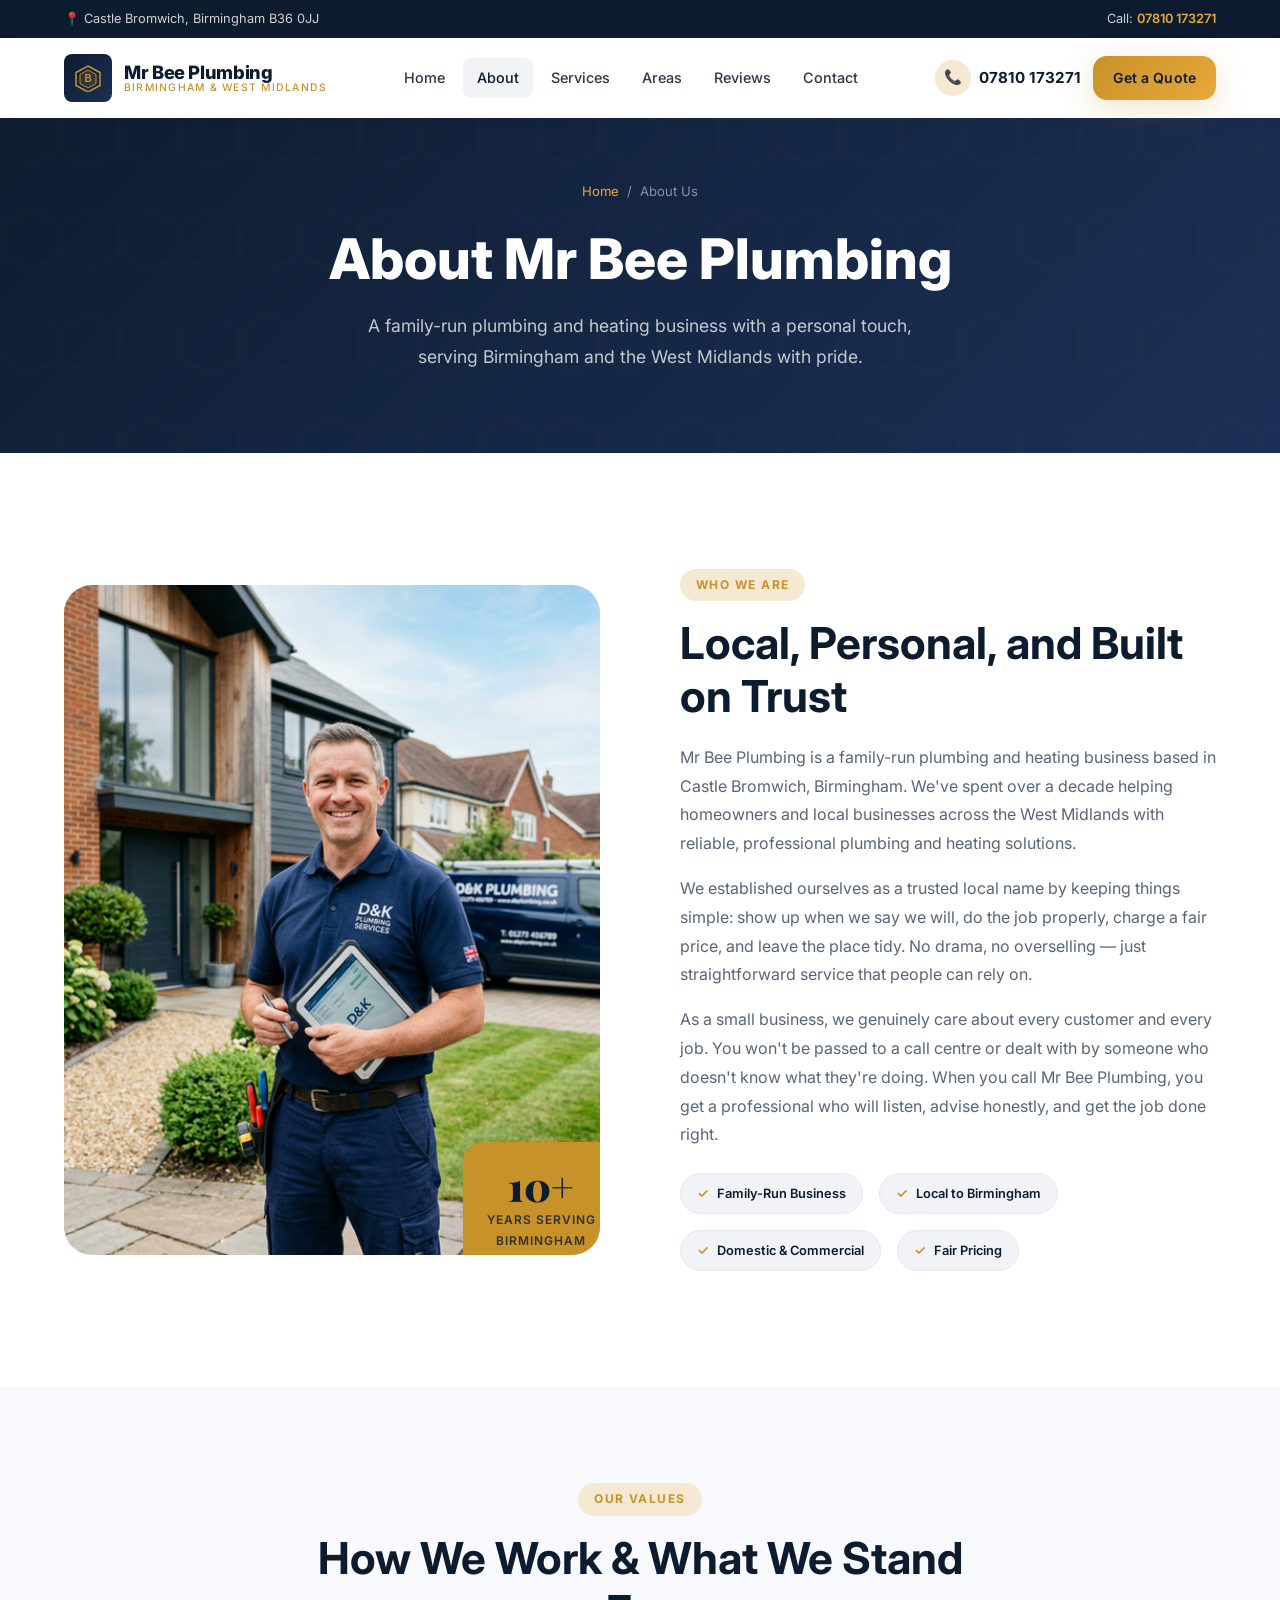
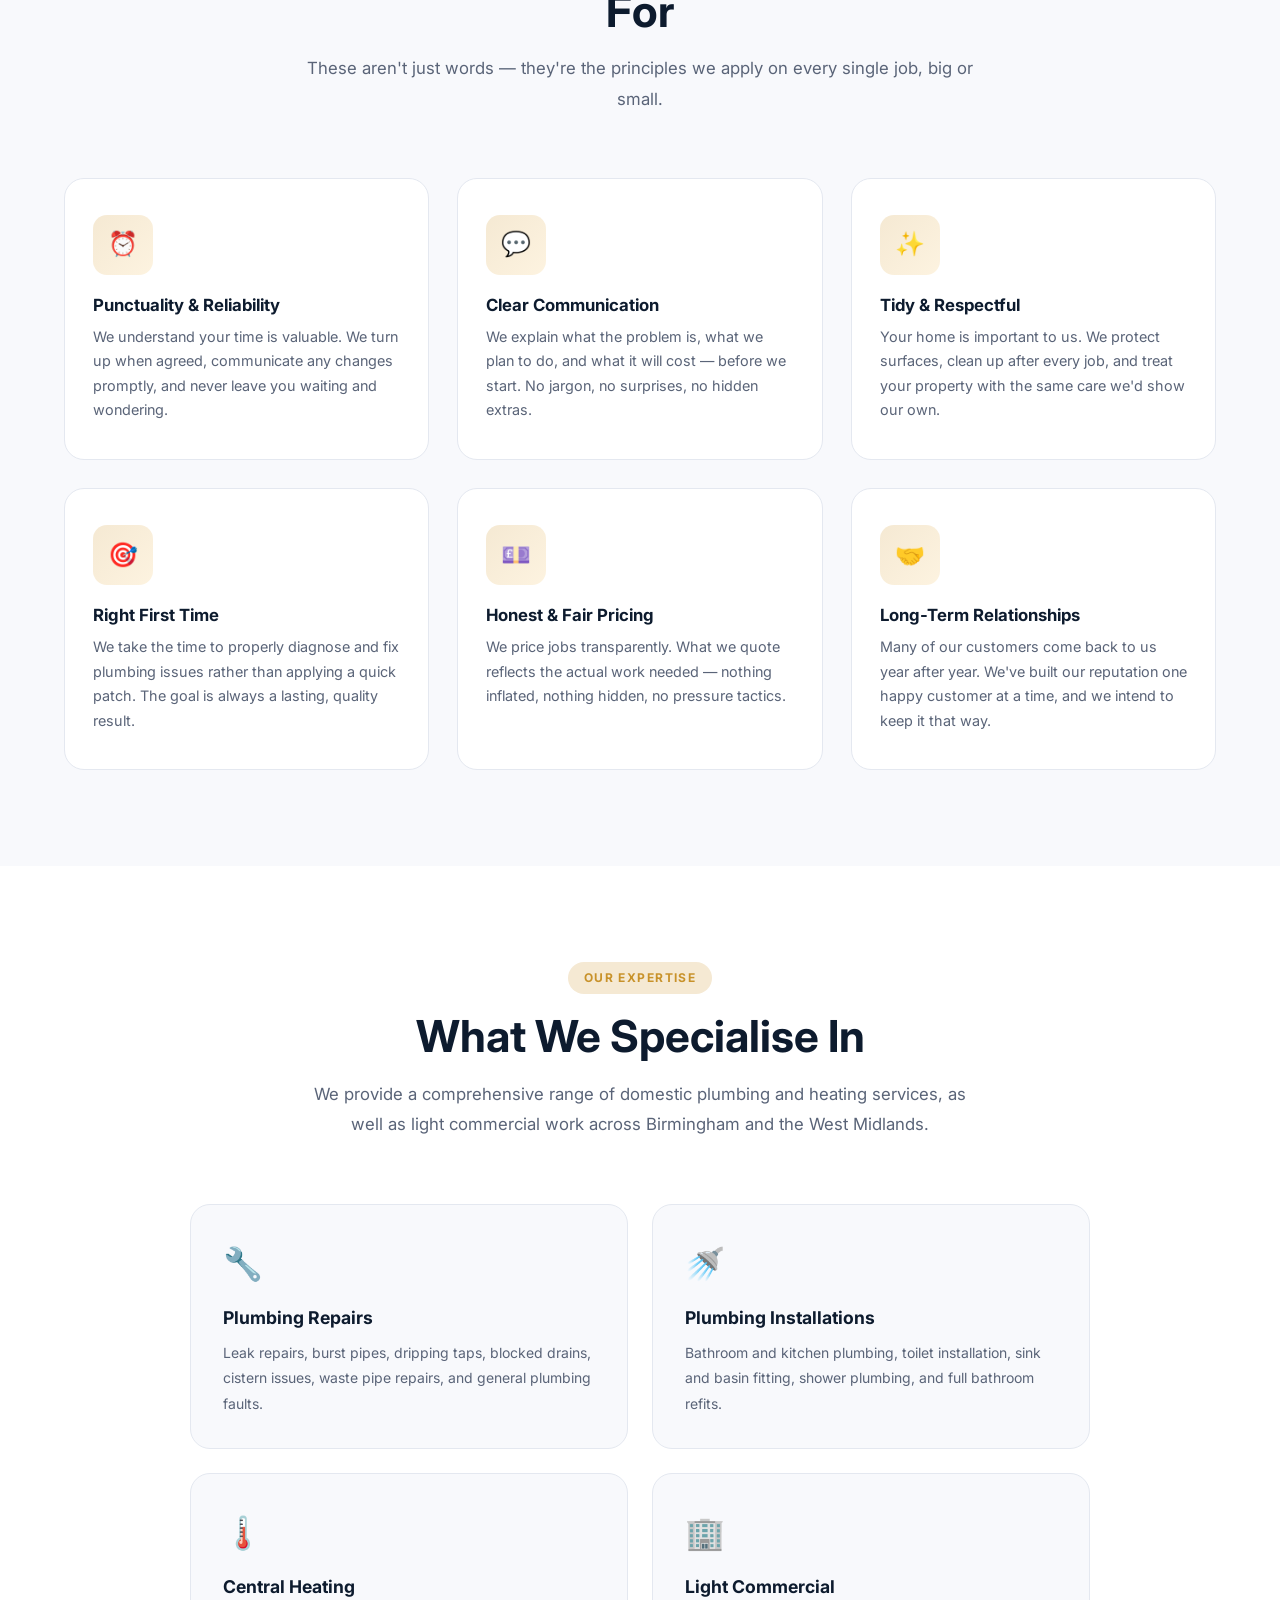
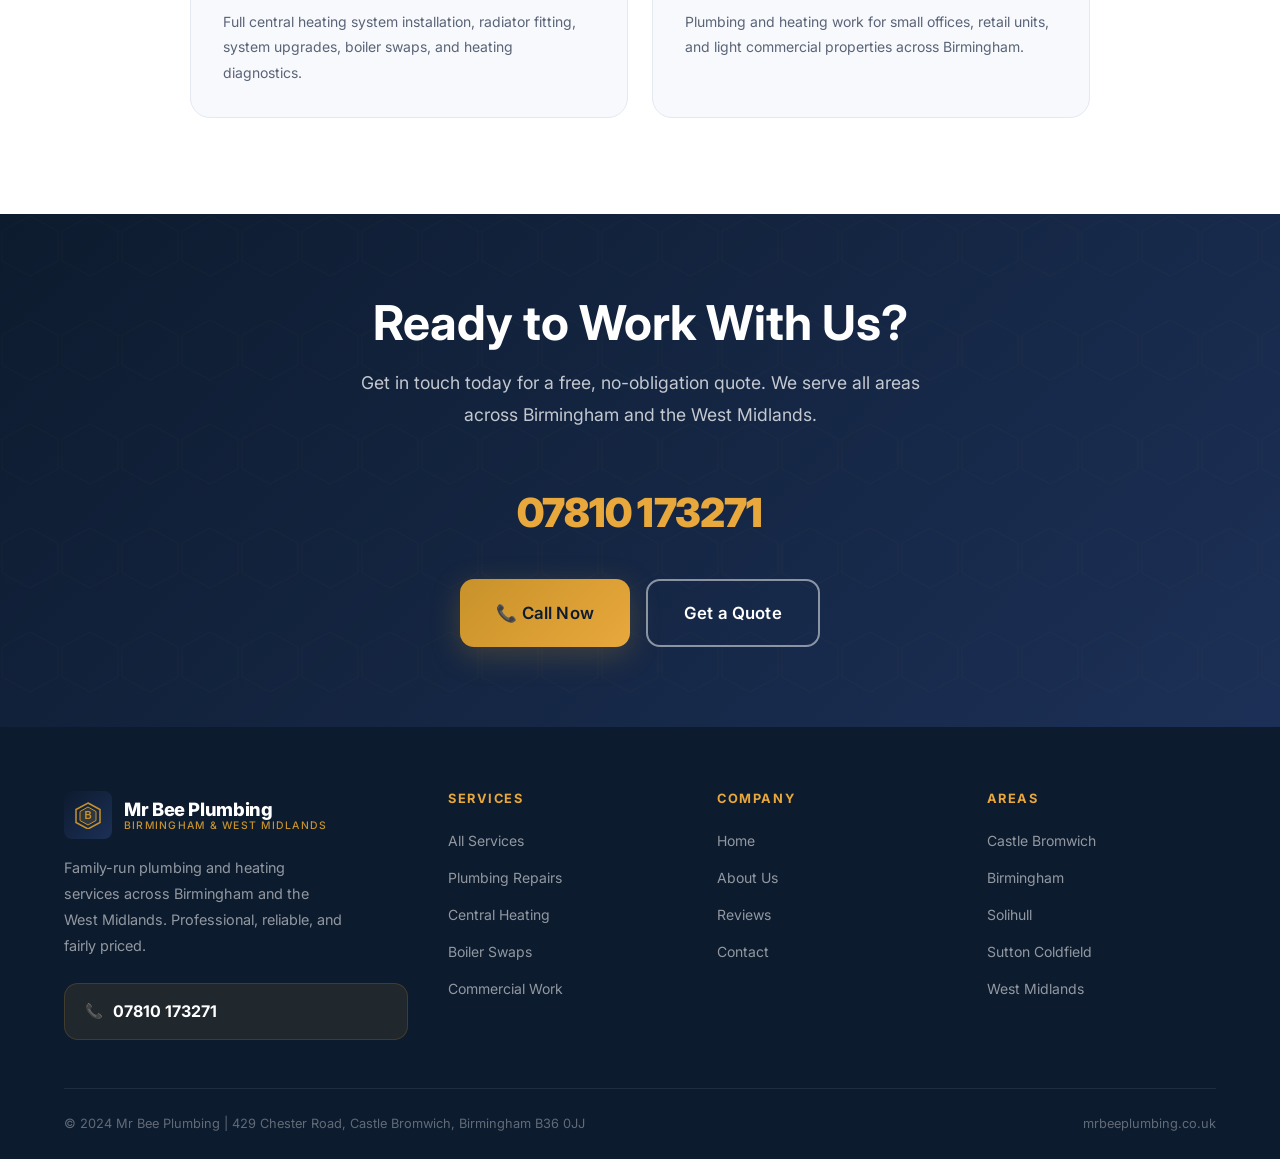
==== about.html @ badb54bd "Fix mobile hero image and menu" ====
<!DOCTYPE html>
<html lang="en">
<head>
  <meta charset="UTF-8">
  <meta name="viewport" content="width=device-width, initial-scale=1.0">
  <title>About Mr Bee Plumbing | Family-Run Plumber in Birmingham</title>
  <meta name="description" content="Learn about Mr Bee Plumbing — a trusted, family-run plumbing and heating business based in Castle Bromwich, Birmingham, serving the West Midlands with reliable, professional service.">
  <meta name="keywords" content="about Mr Bee Plumbing, family plumber Birmingham, local plumber Castle Bromwich, West Midlands plumber">
  <link rel="preconnect" href="https://fonts.googleapis.com">
  <link rel="preconnect" href="https://fonts.gstatic.com" crossorigin>
  <link href="https://fonts.googleapis.com/css2?family=Inter:wght@300;400;500;600;700;800;900&family=Playfair+Display:wght@700;800&display=swap" rel="stylesheet">
  <link rel="stylesheet" href="assets/css/styles.css">
  <script type="application/ld+json">
  {"@context":"https://schema.org","@type":"Plumber","name":"Mr Bee Plumbing","telephone":"07810173271","address":{"@type":"PostalAddress","streetAddress":"429 Chester Road","addressLocality":"Castle Bromwich","addressRegion":"Birmingham","postalCode":"B36 0JJ","addressCountry":"GB"},"url":"https://mrbeeplumbing.co.uk"}
  </script>
</head>
<body>

<header class="site-header" id="site-header">
  <div class="header-top">
    <div class="container">
      <span>📍 Castle Bromwich, Birmingham B36 0JJ</span>
      <span>Call: <a href="tel:07810173271">07810 173271</a></span>
    </div>
  </div>
  <div class="header-main">
    <div class="header-inner">
      <a href="index.html" class="site-logo">
        <div class="logo-icon">
          <svg width="28" height="28" viewBox="0 0 28 28" fill="none"><polygon points="14,2 26,8.5 26,21.5 14,28 2,21.5 2,8.5" fill="none" stroke="#c8922a" stroke-width="1.5"/><polygon points="14,6 22,10.5 22,19.5 14,24 6,19.5 6,10.5" fill="rgba(200,146,42,0.15)" stroke="#c8922a" stroke-width="1"/><text x="14" y="18" text-anchor="middle" fill="#c8922a" font-size="10" font-weight="bold" font-family="Arial">B</text></svg>
        </div>
        <div class="logo-text">
          <span class="logo-name">Mr Bee Plumbing</span>
          <span class="logo-tagline">Birmingham & West Midlands</span>
        </div>
      </a>
      <nav class="site-nav">
        <a href="index.html">Home</a>
        <a href="about.html" class="active">About</a>
        <a href="services.html">Services</a>
        <a href="service-areas.html">Areas</a>
        <a href="reviews.html">Reviews</a>
        <a href="contact.html">Contact</a>
      </nav>
      <div class="nav-cta-group">
        <a href="tel:07810173271" class="nav-phone">
          <div class="nav-phone-icon">📞</div>
          <span>07810 173271</span>
        </a>
        <a href="contact.html" class="btn btn-primary btn-sm">Get a Quote</a>
      </div>
      <button class="hamburger" id="hamburger" aria-label="Open menu"><span></span><span></span><span></span></button>
    </div>
  </div>
</header>

<div class="mobile-menu" id="mobile-menu">
  <button class="mobile-menu-close" id="mobile-menu-close">✕</button>
  <a href="index.html">Home</a>
  <a href="about.html">About</a>
  <a href="services.html">Services</a>
  <a href="service-areas.html">Areas</a>
  <a href="reviews.html">Reviews</a>
  <a href="contact.html">Contact</a>
  <a href="tel:07810173271" class="mobile-menu-phone">📞 07810 173271</a>
</div>

<!-- PAGE HERO -->
<section class="page-hero">
  <div class="container">
    <div class="page-hero-content">
      <div class="breadcrumb">
        <a href="index.html">Home</a>
        <span>/</span>
        <span>About Us</span>
      </div>
      <h1>About Mr Bee Plumbing</h1>
      <p>A family-run plumbing and heating business with a personal touch, serving Birmingham and the West Midlands with pride.</p>
    </div>
  </div>
</section>

<!-- WHO WE ARE -->
<section class="section bg-white">
  <div class="container">
    <div class="about-content">
      <div class="about-image-wrapper slide-in-left">
        <img src="assets/images/about.png" alt="Mr Bee Plumbing engineer serving Birmingham" loading="lazy" width="600" height="750">
        <div class="about-image-badge-wrap">
          <div class="number">10+</div>
          <div class="label">Years Serving<br>Birmingham</div>
        </div>
      </div>
      <div class="about-text slide-in-right">
        <div class="section-label">Who We Are</div>
        <h2>Local, Personal, and Built on Trust</h2>
        <p>Mr Bee Plumbing is a family-run plumbing and heating business based in Castle Bromwich, Birmingham. We've spent over a decade helping homeowners and local businesses across the West Midlands with reliable, professional plumbing and heating solutions.</p>
        <p>We established ourselves as a trusted local name by keeping things simple: show up when we say we will, do the job properly, charge a fair price, and leave the place tidy. No drama, no overselling — just straightforward service that people can rely on.</p>
        <p>As a small business, we genuinely care about every customer and every job. You won't be passed to a call centre or dealt with by someone who doesn't know what they're doing. When you call Mr Bee Plumbing, you get a professional who will listen, advise honestly, and get the job done right.</p>
        <div class="trust-badges">
          <span class="trust-badge"><span class="trust-badge-icon">✓</span> Family-Run Business</span>
          <span class="trust-badge"><span class="trust-badge-icon">✓</span> Local to Birmingham</span>
          <span class="trust-badge"><span class="trust-badge-icon">✓</span> Domestic & Commercial</span>
          <span class="trust-badge"><span class="trust-badge-icon">✓</span> Fair Pricing</span>
        </div>
      </div>
    </div>
  </div>
</section>

<!-- VALUES -->
<section class="section bg-off-white">
  <div class="container">
    <div class="section-header fade-in">
      <div class="section-label">Our Values</div>
      <h2>How We Work &amp; What We Stand For</h2>
      <p>These aren't just words — they're the principles we apply on every single job, big or small.</p>
    </div>
    <div class="why-us-grid">
      <div class="why-card fade-in fade-in-delay-1">
        <div class="why-icon">⏰</div>
        <h3>Punctuality &amp; Reliability</h3>
        <p>We understand your time is valuable. We turn up when agreed, communicate any changes promptly, and never leave you waiting and wondering.</p>
      </div>
      <div class="why-card fade-in fade-in-delay-2">
        <div class="why-icon">💬</div>
        <h3>Clear Communication</h3>
        <p>We explain what the problem is, what we plan to do, and what it will cost — before we start. No jargon, no surprises, no hidden extras.</p>
      </div>
      <div class="why-card fade-in fade-in-delay-3">
        <div class="why-icon">✨</div>
        <h3>Tidy &amp; Respectful</h3>
        <p>Your home is important to us. We protect surfaces, clean up after every job, and treat your property with the same care we'd show our own.</p>
      </div>
      <div class="why-card fade-in fade-in-delay-1">
        <div class="why-icon">🎯</div>
        <h3>Right First Time</h3>
        <p>We take the time to properly diagnose and fix plumbing issues rather than applying a quick patch. The goal is always a lasting, quality result.</p>
      </div>
      <div class="why-card fade-in fade-in-delay-2">
        <div class="why-icon">💷</div>
        <h3>Honest &amp; Fair Pricing</h3>
        <p>We price jobs transparently. What we quote reflects the actual work needed — nothing inflated, nothing hidden, no pressure tactics.</p>
      </div>
      <div class="why-card fade-in fade-in-delay-3">
        <div class="why-icon">🤝</div>
        <h3>Long-Term Relationships</h3>
        <p>Many of our customers come back to us year after year. We've built our reputation one happy customer at a time, and we intend to keep it that way.</p>
      </div>
    </div>
  </div>
</section>

<!-- WHAT WE DO -->
<section class="section bg-white">
  <div class="container">
    <div class="section-header fade-in">
      <div class="section-label">Our Expertise</div>
      <h2>What We Specialise In</h2>
      <p>We provide a comprehensive range of domestic plumbing and heating services, as well as light commercial work across Birmingham and the West Midlands.</p>
    </div>

    <div style="display:grid;grid-template-columns:repeat(2,1fr);gap:24px;max-width:900px;margin:0 auto;">
      <div style="background:var(--off-white);border-radius:var(--radius-lg);padding:32px;border:1px solid var(--gray-200);" class="fade-in fade-in-delay-1">
        <div style="font-size:2rem;margin-bottom:16px;">🔧</div>
        <h3 style="font-size:1.1rem;margin-bottom:12px;">Plumbing Repairs</h3>
        <p style="font-size:0.875rem;">Leak repairs, burst pipes, dripping taps, blocked drains, cistern issues, waste pipe repairs, and general plumbing faults.</p>
      </div>
      <div style="background:var(--off-white);border-radius:var(--radius-lg);padding:32px;border:1px solid var(--gray-200);" class="fade-in fade-in-delay-2">
        <div style="font-size:2rem;margin-bottom:16px;">🚿</div>
        <h3 style="font-size:1.1rem;margin-bottom:12px;">Plumbing Installations</h3>
        <p style="font-size:0.875rem;">Bathroom and kitchen plumbing, toilet installation, sink and basin fitting, shower plumbing, and full bathroom refits.</p>
      </div>
      <div style="background:var(--off-white);border-radius:var(--radius-lg);padding:32px;border:1px solid var(--gray-200);" class="fade-in fade-in-delay-1">
        <div style="font-size:2rem;margin-bottom:16px;">🌡️</div>
        <h3 style="font-size:1.1rem;margin-bottom:12px;">Central Heating</h3>
        <p style="font-size:0.875rem;">Full central heating system installation, radiator fitting, system upgrades, boiler swaps, and heating diagnostics.</p>
      </div>
      <div style="background:var(--off-white);border-radius:var(--radius-lg);padding:32px;border:1px solid var(--gray-200);" class="fade-in fade-in-delay-2">
        <div style="font-size:2rem;margin-bottom:16px;">🏢</div>
        <h3 style="font-size:1.1rem;margin-bottom:12px;">Light Commercial</h3>
        <p style="font-size:0.875rem;">Plumbing and heating work for small offices, retail units, and light commercial properties across Birmingham.</p>
      </div>
    </div>
  </div>
</section>

<!-- CTA -->
<section class="cta-band">
  <div class="container">
    <div class="cta-band-content fade-in">
      <h2>Ready to Work With Us?</h2>
      <p>Get in touch today for a free, no-obligation quote. We serve all areas across Birmingham and the West Midlands.</p>
      <div class="cta-band-phone"><a href="tel:07810173271">07810 173271</a></div>
      <div class="cta-band-actions">
        <a href="tel:07810173271" class="btn btn-primary btn-lg">📞 Call Now</a>
        <a href="contact.html" class="btn btn-outline btn-lg">Get a Quote</a>
      </div>
    </div>
  </div>
</section>

<!-- FOOTER -->
<footer class="site-footer">
  <div class="container">
    <div class="footer-grid">
      <div class="footer-brand">
        <a href="index.html" class="site-logo">
          <div class="logo-icon"><svg width="28" height="28" viewBox="0 0 28 28" fill="none"><polygon points="14,2 26,8.5 26,21.5 14,28 2,21.5 2,8.5" fill="none" stroke="#c8922a" stroke-width="1.5"/><polygon points="14,6 22,10.5 22,19.5 14,24 6,19.5 6,10.5" fill="rgba(200,146,42,0.15)" stroke="#c8922a" stroke-width="1"/><text x="14" y="18" text-anchor="middle" fill="#c8922a" font-size="10" font-weight="bold" font-family="Arial">B</text></svg></div>
          <div class="logo-text"><span class="logo-name">Mr Bee Plumbing</span><span class="logo-tagline">Birmingham & West Midlands</span></div>
        </a>
        <p class="footer-tagline">Family-run plumbing and heating services across Birmingham and the West Midlands. Professional, reliable, and fairly priced.</p>
        <a href="tel:07810173271" class="footer-phone"><span class="footer-phone-icon">📞</span><span class="footer-phone-num">07810 173271</span></a>
      </div>
      <div class="footer-col">
        <h4>Services</h4>
        <ul class="footer-links">
          <li><a href="services.html">All Services</a></li>
          <li><a href="services.html#repairs">Plumbing Repairs</a></li>
          <li><a href="services.html#heating">Central Heating</a></li>
          <li><a href="services.html#boilers">Boiler Swaps</a></li>
          <li><a href="services.html#commercial">Commercial Work</a></li>
        </ul>
      </div>
      <div class="footer-col">
        <h4>Company</h4>
        <ul class="footer-links">
          <li><a href="index.html">Home</a></li>
          <li><a href="about.html">About Us</a></li>
          <li><a href="reviews.html">Reviews</a></li>
          <li><a href="contact.html">Contact</a></li>
        </ul>
      </div>
      <div class="footer-col">
        <h4>Areas</h4>
        <ul class="footer-links">
          <li><a href="service-areas.html">Castle Bromwich</a></li>
          <li><a href="service-areas.html">Birmingham</a></li>
          <li><a href="service-areas.html">Solihull</a></li>
          <li><a href="service-areas.html">Sutton Coldfield</a></li>
          <li><a href="service-areas.html">West Midlands</a></li>
        </ul>
      </div>
    </div>
    <div class="footer-bottom">
      <span>© 2024 Mr Bee Plumbing | 429 Chester Road, Castle Bromwich, Birmingham B36 0JJ</span>
      <span>mrbeeplumbing.co.uk</span>
    </div>
  </div>
</footer>

<div class="mobile-sticky-cta">
  <a href="tel:07810173271" class="btn btn-primary">📞 Call 07810 173271</a>
</div>

<script src="assets/js/main.js"></script>
</body>
</html>
---- assets/css/styles.css ----
:root {
  --navy: #0d1b2e;
  --navy-mid: #142340;
  --navy-light: #1c3057;
  --gold: #c8922a;
  --gold-light: #e8a83c;
  --gold-pale: #f5e9d3;
  --white: #ffffff;
  --off-white: #f8f9fc;
  --gray-100: #f1f3f7;
  --gray-200: #e4e8f0;
  --gray-400: #9aa3b5;
  --gray-600: #5a6478;
  --gray-800: #2d3748;
  --teal: #2a7a8c;
  --teal-light: #3a9ab0;
  --red: #c0392b;

  --font-body: 'Inter', system-ui, sans-serif;
  --font-display: 'Playfair Display', Georgia, serif;

  --radius-sm: 8px;
  --radius-md: 14px;
  --radius-lg: 20px;
  --radius-xl: 28px;

  --shadow-sm: 0 2px 8px rgba(13, 27, 46, 0.08);
  --shadow-md: 0 6px 24px rgba(13, 27, 46, 0.12);
  --shadow-lg: 0 16px 48px rgba(13, 27, 46, 0.16);
  --shadow-gold: 0 8px 30px rgba(200, 146, 42, 0.25);

  --transition: all 0.3s cubic-bezier(0.4, 0, 0.2, 1);
  --transition-slow: all 0.5s cubic-bezier(0.4, 0, 0.2, 1);

  --container: 1200px;
  --section-pad: 96px 0;
  --section-pad-sm: 64px 0;
}

/* ── Reset & Base ── */
*, *::before, *::after { box-sizing: border-box; margin: 0; padding: 0; }

html {
  scroll-behavior: smooth;
  font-size: 16px;
  -webkit-text-size-adjust: 100%;
}

body {
  font-family: var(--font-body);
  color: var(--gray-800);
  background: var(--white);
  line-height: 1.7;
  -webkit-font-smoothing: antialiased;
  overflow-x: hidden;
}

img { max-width: 100%; height: auto; display: block; }
a { text-decoration: none; color: inherit; }
ul { list-style: none; }
button { cursor: pointer; border: none; background: none; font-family: inherit; }

/* ── Typography ── */
h1, h2, h3, h4, h5 {
  line-height: 1.2;
  font-weight: 700;
  color: var(--navy);
}

h1 { font-size: clamp(2rem, 5vw, 3.5rem); font-weight: 800; }
h2 { font-size: clamp(1.75rem, 4vw, 2.75rem); }
h3 { font-size: clamp(1.25rem, 3vw, 1.65rem); }
h4 { font-size: 1.15rem; }

p { color: var(--gray-600); line-height: 1.8; }

.display-font { font-family: var(--font-display); }

/* ── Layout Utilities ── */
.container {
  max-width: var(--container);
  margin: 0 auto;
  padding: 0 24px;
}

.section { padding: var(--section-pad); }
.section-sm { padding: var(--section-pad-sm); }

.section-header {
  text-align: center;
  max-width: 680px;
  margin: 0 auto 64px;
}

.section-header p {
  font-size: 1.05rem;
  margin-top: 16px;
}

.section-label {
  display: inline-block;
  font-size: 0.75rem;
  font-weight: 700;
  letter-spacing: 0.12em;
  text-transform: uppercase;
  color: var(--gold);
  background: var(--gold-pale);
  padding: 6px 16px;
  border-radius: 100px;
  margin-bottom: 16px;
}

.section-label.light {
  background: rgba(200, 146, 42, 0.15);
  color: var(--gold-light);
}

.grid-2 { display: grid; grid-template-columns: repeat(2, 1fr); gap: 32px; }
.grid-3 { display: grid; grid-template-columns: repeat(3, 1fr); gap: 28px; }
.grid-4 { display: grid; grid-template-columns: repeat(4, 1fr); gap: 24px; }
.flex-center { display: flex; align-items: center; justify-content: center; }
.flex-between { display: flex; align-items: center; justify-content: space-between; }

/* ── Color Backgrounds ── */
.bg-white { background: var(--white); }
.bg-off-white { background: var(--off-white); }
.bg-gray { background: var(--gray-100); }
.bg-navy { background: var(--navy); }
.bg-navy-mid { background: var(--navy-mid); }

/* ── Buttons ── */
.btn {
  display: inline-flex;
  align-items: center;
  gap: 8px;
  padding: 14px 28px;
  border-radius: var(--radius-md);
  font-size: 0.95rem;
  font-weight: 600;
  letter-spacing: 0.01em;
  transition: var(--transition);
  white-space: nowrap;
  position: relative;
  overflow: hidden;
}

.btn::after {
  content: '';
  position: absolute;
  inset: 0;
  background: rgba(255,255,255,0.1);
  transform: scaleX(0);
  transform-origin: left;
  transition: transform 0.3s ease;
  border-radius: inherit;
}

.btn:hover::after { transform: scaleX(1); }

.btn-primary {
  background: linear-gradient(135deg, var(--gold) 0%, var(--gold-light) 100%);
  color: var(--navy);
  box-shadow: var(--shadow-gold);
}

.btn-primary:hover {
  transform: translateY(-2px);
  box-shadow: 0 12px 40px rgba(200, 146, 42, 0.4);
}

.btn-outline {
  background: transparent;
  color: var(--white);
  border: 2px solid rgba(255,255,255,0.5);
}

.btn-outline:hover {
  background: rgba(255,255,255,0.1);
  border-color: var(--white);
  transform: translateY(-2px);
}

.btn-navy {
  background: var(--navy);
  color: var(--white);
  box-shadow: var(--shadow-md);
}

.btn-navy:hover {
  background: var(--navy-light);
  transform: translateY(-2px);
  box-shadow: var(--shadow-lg);
}

.btn-outline-gold {
  background: transparent;
  color: var(--gold);
  border: 2px solid var(--gold);
}

.btn-outline-gold:hover {
  background: var(--gold);
  color: var(--navy);
  transform: translateY(-2px);
}

.btn-lg { padding: 18px 36px; font-size: 1.05rem; }
.btn-sm { padding: 10px 20px; font-size: 0.875rem; }

/* ── Sticky Header ── */
.site-header {
  position: fixed;
  top: 0;
  left: 0;
  right: 0;
  z-index: 1000;
  transition: var(--transition);
  padding: 0;
}

.header-top {
  background: var(--navy);
  padding: 8px 0;
  font-size: 0.8rem;
}

.header-top .container {
  display: flex;
  align-items: center;
  justify-content: space-between;
  color: rgba(255,255,255,0.8);
}

.header-top a {
  color: var(--gold-light);
  font-weight: 600;
  transition: color 0.2s;
}
.header-top a:hover { color: var(--white); }

.header-main {
  background: var(--white);
  box-shadow: var(--shadow-sm);
  transition: var(--transition);
}

.site-header.scrolled .header-main {
  box-shadow: var(--shadow-md);
}

.header-inner {
  display: flex;
  align-items: center;
  justify-content: space-between;
  padding: 16px 24px;
  max-width: var(--container);
  margin: 0 auto;
}

/* Logo */
.site-logo {
  display: flex;
  align-items: center;
  gap: 12px;
}

.logo-icon {
  width: 48px;
  height: 48px;
  background: linear-gradient(135deg, var(--navy) 0%, var(--navy-light) 100%);
  border-radius: var(--radius-sm);
  display: flex;
  align-items: center;
  justify-content: center;
  flex-shrink: 0;
}

.logo-hex {
  width: 28px;
  height: 28px;
  position: relative;
}

.logo-hex svg { width: 100%; height: 100%; }

.logo-text { line-height: 1.1; }
.logo-name {
  display: block;
  font-size: 1.15rem;
  font-weight: 800;
  color: var(--navy);
  letter-spacing: -0.02em;
}
.logo-tagline {
  display: block;
  font-size: 0.65rem;
  font-weight: 500;
  letter-spacing: 0.12em;
  text-transform: uppercase;
  color: var(--gold);
}

/* Navigation */
.site-nav { display: flex; align-items: center; gap: 4px; }

.site-nav a {
  font-size: 0.9rem;
  font-weight: 500;
  color: var(--gray-800);
  padding: 8px 14px;
  border-radius: var(--radius-sm);
  transition: var(--transition);
}

.site-nav a:hover,
.site-nav a.active {
  background: var(--gray-100);
  color: var(--navy);
}

.nav-cta-group {
  display: flex;
  align-items: center;
  gap: 12px;
}

.nav-phone {
  display: flex;
  align-items: center;
  gap: 8px;
  font-weight: 700;
  color: var(--navy);
  font-size: 0.95rem;
  transition: color 0.2s;
}
.nav-phone:hover { color: var(--gold); }

.nav-phone-icon {
  width: 36px;
  height: 36px;
  background: var(--gold-pale);
  border-radius: 50%;
  display: flex;
  align-items: center;
  justify-content: center;
  color: var(--gold);
  font-size: 0.9rem;
  transition: var(--transition);
}
.nav-phone:hover .nav-phone-icon {
  background: var(--gold);
  color: var(--navy);
}

/* Mobile Nav */
.hamburger {
  display: none;
  flex-direction: column;
  gap: 5px;
  padding: 8px;
  border-radius: var(--radius-sm);
  transition: var(--transition);
}
.hamburger span {
  display: block;
  width: 22px;
  height: 2px;
  background: var(--navy);
  border-radius: 2px;
  transition: var(--transition);
}
.hamburger.open span:nth-child(1) { transform: translateY(7px) rotate(45deg); }
.hamburger.open span:nth-child(2) { opacity: 0; transform: scaleX(0); }
.hamburger.open span:nth-child(3) { transform: translateY(-7px) rotate(-45deg); }

.mobile-menu {
  display: none;
  position: fixed;
  top: 0;
  left: 0;
  right: 0;
  bottom: 0;
  background: var(--navy);
  z-index: 999;
  flex-direction: column;
  align-items: center;
  justify-content: center;
  gap: 12px;
  opacity: 0;
  transform: translateX(100%);
  transition: var(--transition-slow);
}
.mobile-menu.open {
  display: flex;
  opacity: 1;
  transform: translateX(0);
}
.mobile-menu a {
  font-size: 1rem;
  font-weight: 700;
  color: var(--gold-light);
  padding: 10px 32px;
  border-radius: var(--radius-md);
  transition: var(--transition);
  width: 100%;
  max-width: 280px;
  text-align: center;
  letter-spacing: 0.04em;
}
.mobile-menu a:hover { background: rgba(200,146,42,0.12); color: var(--white); }
.mobile-menu-close {
  position: absolute;
  top: 20px;
  right: 20px;
  color: var(--white);
  font-size: 1.5rem;
  width: 44px;
  height: 44px;
  display: flex;
  align-items: center;
  justify-content: center;
  border-radius: 50%;
  background: rgba(255,255,255,0.1);
  transition: var(--transition);
}
.mobile-menu-close:hover { background: rgba(255,255,255,0.2); }
.mobile-menu-phone {
  margin-top: 24px;
  color: var(--gold-light);
  font-size: 1.15rem;
  font-weight: 700;
}

/* ── Hero Section ── */
.hero {
  position: relative;
  min-height: 100vh;
  display: flex;
  align-items: center;
  overflow: hidden;
  padding-top: 120px;
}

.hero-bg {
  position: absolute;
  inset: 0;
  background: linear-gradient(135deg, var(--navy) 0%, var(--navy-mid) 50%, var(--navy-light) 100%);
  z-index: 0;
}

.hero-bg-pattern {
  position: absolute;
  inset: 0;
  background-image:
    radial-gradient(circle at 20% 50%, rgba(200, 146, 42, 0.08) 0%, transparent 50%),
    radial-gradient(circle at 80% 20%, rgba(42, 122, 140, 0.1) 0%, transparent 40%),
    radial-gradient(circle at 60% 80%, rgba(200, 146, 42, 0.06) 0%, transparent 40%);
  animation: heroPulse 8s ease-in-out infinite alternate;
}

@keyframes heroPulse {
  0% { opacity: 0.6; }
  100% { opacity: 1; }
}

.hero-hex-grid {
  position: absolute;
  inset: 0;
  background-image: url("data:image/svg+xml,%3Csvg xmlns='http://www.w3.org/2000/svg' width='60' height='104' viewBox='0 0 60 104'%3E%3Cpolygon points='30,2 58,17 58,47 30,62 2,47 2,17' fill='none' stroke='rgba(200,146,42,0.04)' stroke-width='1'/%3E%3Cpolygon points='30,52 58,67 58,97 30,112 2,97 2,67' fill='none' stroke='rgba(200,146,42,0.04)' stroke-width='1'/%3E%3C/svg%3E");
  opacity: 0.5;
}

.hero-content {
  position: relative;
  z-index: 2;
  display: grid;
  grid-template-columns: 1fr 1fr;
  gap: 64px;
  align-items: center;
  width: 100%;
  max-width: var(--container);
  margin: 0 auto;
  padding: 0 24px;
}

.hero-text { color: var(--white); }

.hero-badge {
  display: inline-flex;
  align-items: center;
  gap: 8px;
  background: rgba(200, 146, 42, 0.15);
  border: 1px solid rgba(200, 146, 42, 0.3);
  color: var(--gold-light);
  padding: 8px 16px;
  border-radius: 100px;
  font-size: 0.8rem;
  font-weight: 600;
  letter-spacing: 0.08em;
  text-transform: uppercase;
  margin-bottom: 28px;
}

.hero-badge svg { width: 14px; height: 14px; }

.hero-title {
  font-size: clamp(2.2rem, 5.5vw, 3.8rem);
  font-weight: 900;
  line-height: 1.1;
  color: var(--white);
  margin-bottom: 20px;
}

.hero-title .accent { color: var(--gold-light); }

.hero-subtitle {
  font-size: 1.1rem;
  color: rgba(255,255,255,0.75);
  line-height: 1.8;
  margin-bottom: 36px;
  max-width: 520px;
}

.hero-ctas {
  display: flex;
  gap: 16px;
  flex-wrap: wrap;
  margin-bottom: 48px;
}

.hero-phone-block {
  display: flex;
  align-items: center;
  gap: 16px;
  padding: 20px 24px;
  background: rgba(255,255,255,0.06);
  border: 1px solid rgba(255,255,255,0.12);
  border-radius: var(--radius-lg);
  backdrop-filter: blur(10px);
  width: fit-content;
}

.hero-phone-icon {
  width: 48px;
  height: 48px;
  background: linear-gradient(135deg, var(--gold) 0%, var(--gold-light) 100%);
  border-radius: 50%;
  display: flex;
  align-items: center;
  justify-content: center;
  font-size: 1.1rem;
  animation: phonePulse 2.5s ease-in-out infinite;
  flex-shrink: 0;
}

@keyframes phonePulse {
  0%, 100% { box-shadow: 0 0 0 0 rgba(200, 146, 42, 0.4); }
  50% { box-shadow: 0 0 0 12px rgba(200, 146, 42, 0); }
}

.hero-phone-text { font-size: 0.75rem; color: rgba(255,255,255,0.6); text-transform: uppercase; letter-spacing: 0.08em; font-weight: 600; }
.hero-phone-number {
  font-size: 1.5rem;
  font-weight: 800;
  color: var(--white);
  letter-spacing: -0.02em;
}
.hero-phone-number a { color: inherit; transition: color 0.2s; }
.hero-phone-number a:hover { color: var(--gold-light); }

.hero-image-wrapper {
  position: relative;
  border-radius: var(--radius-xl);
  overflow: hidden;
  aspect-ratio: 4/5;
  box-shadow: var(--shadow-lg);
}

.hero-image-wrapper::before {
  content: '';
  position: absolute;
  inset: 0;
  background: linear-gradient(180deg, transparent 60%, rgba(13, 27, 46, 0.4) 100%);
  z-index: 1;
}

.hero-image-wrapper img {
  width: 100%;
  height: 100%;
  object-fit: cover;
  transform: scale(1.05);
  transition: transform 8s ease;
}

.hero-image-wrapper:hover img { transform: scale(1); }

.hero-image-badge {
  position: absolute;
  bottom: 20px;
  left: 20px;
  right: 20px;
  z-index: 2;
  background: rgba(13, 27, 46, 0.85);
  backdrop-filter: blur(12px);
  border: 1px solid rgba(255,255,255,0.1);
  border-radius: var(--radius-md);
  padding: 16px 20px;
  display: flex;
  align-items: center;
  gap: 12px;
}

.hero-image-badge-icon {
  width: 36px;
  height: 36px;
  background: var(--gold);
  border-radius: 50%;
  display: flex;
  align-items: center;
  justify-content: center;
  font-size: 0.85rem;
  flex-shrink: 0;
}

.hero-image-badge-text { font-size: 0.78rem; color: rgba(255,255,255,0.7); }
.hero-image-badge-title { font-weight: 700; color: var(--white); font-size: 0.9rem; }

/* ── Trust Bar ── */
.trust-bar {
  background: var(--white);
  padding: 28px 0;
  border-bottom: 1px solid var(--gray-200);
  box-shadow: var(--shadow-sm);
}

.trust-bar-inner {
  display: flex;
  align-items: center;
  justify-content: center;
  gap: 0;
  flex-wrap: wrap;
}

.trust-item {
  display: flex;
  align-items: center;
  gap: 10px;
  padding: 12px 28px;
  border-right: 1px solid var(--gray-200);
}

.trust-item:last-child { border-right: none; }

.trust-icon {
  width: 36px;
  height: 36px;
  background: var(--gold-pale);
  border-radius: 50%;
  display: flex;
  align-items: center;
  justify-content: center;
  color: var(--gold);
  font-size: 0.9rem;
  flex-shrink: 0;
}

.trust-label {
  font-size: 0.85rem;
  font-weight: 600;
  color: var(--navy);
}

/* ── Why Choose Us ── */
.why-us-grid {
  display: grid;
  grid-template-columns: repeat(3, 1fr);
  gap: 28px;
}

.why-card {
  background: var(--white);
  border: 1px solid var(--gray-200);
  border-radius: var(--radius-lg);
  padding: 36px 28px;
  transition: var(--transition);
  position: relative;
  overflow: hidden;
}

.why-card::before {
  content: '';
  position: absolute;
  top: 0;
  left: 0;
  right: 0;
  height: 3px;
  background: linear-gradient(90deg, var(--gold) 0%, var(--gold-light) 100%);
  transform: scaleX(0);
  transform-origin: left;
  transition: transform 0.4s ease;
}

.why-card:hover {
  transform: translateY(-6px);
  box-shadow: var(--shadow-lg);
  border-color: transparent;
}

.why-card:hover::before { transform: scaleX(1); }

.why-icon {
  width: 60px;
  height: 60px;
  background: linear-gradient(135deg, var(--gold-pale) 0%, #fdf3e0 100%);
  border-radius: var(--radius-md);
  display: flex;
  align-items: center;
  justify-content: center;
  font-size: 1.5rem;
  margin-bottom: 20px;
  transition: var(--transition);
}

.why-card:hover .why-icon {
  background: linear-gradient(135deg, var(--gold) 0%, var(--gold-light) 100%);
  transform: scale(1.1) rotate(-5deg);
}

.why-card h3 {
  font-size: 1.05rem;
  font-weight: 700;
  margin-bottom: 10px;
  color: var(--navy);
}

.why-card p { font-size: 0.9rem; color: var(--gray-600); line-height: 1.7; }

/* ── Service Cards ── */
.services-grid {
  display: grid;
  grid-template-columns: repeat(3, 1fr);
  gap: 24px;
}

.service-card {
  background: var(--white);
  border: 1px solid var(--gray-200);
  border-radius: var(--radius-lg);
  padding: 32px 24px;
  transition: var(--transition);
  display: flex;
  flex-direction: column;
  gap: 16px;
  position: relative;
  overflow: hidden;
}

.service-card:hover {
  transform: translateY(-8px);
  box-shadow: var(--shadow-lg);
  border-color: var(--gold);
}

.service-card-icon {
  width: 56px;
  height: 56px;
  background: linear-gradient(135deg, var(--navy) 0%, var(--navy-light) 100%);
  border-radius: var(--radius-md);
  display: flex;
  align-items: center;
  justify-content: center;
  font-size: 1.4rem;
  flex-shrink: 0;
  transition: var(--transition);
}

.service-card:hover .service-card-icon {
  background: linear-gradient(135deg, var(--gold) 0%, var(--gold-light) 100%);
  transform: scale(1.1);
}

.service-card h3 {
  font-size: 1.05rem;
  font-weight: 700;
  color: var(--navy);
}

.service-card p { font-size: 0.875rem; color: var(--gray-600); line-height: 1.7; flex: 1; }

.service-card .btn { margin-top: auto; align-self: flex-start; }

/* ── Stats Counter Section ── */
.stats-grid {
  display: grid;
  grid-template-columns: repeat(4, 1fr);
  gap: 2px;
}

.stat-block {
  text-align: center;
  padding: 48px 24px;
  background: var(--navy-mid);
  transition: var(--transition);
}

.stat-block:first-child { border-radius: var(--radius-lg) 0 0 var(--radius-lg); }
.stat-block:last-child { border-radius: 0 var(--radius-lg) var(--radius-lg) 0; }

.stat-block:hover { background: var(--navy-light); }

.stat-number {
  font-size: clamp(2.5rem, 5vw, 3.5rem);
  font-weight: 900;
  color: var(--gold-light);
  line-height: 1;
  margin-bottom: 8px;
  font-family: var(--font-display);
}

.stat-label {
  font-size: 0.9rem;
  color: rgba(255,255,255,0.65);
  font-weight: 500;
}

/* ── Testimonials ── */
.testimonials-grid {
  display: grid;
  grid-template-columns: repeat(3, 1fr);
  gap: 24px;
}

.testimonial-card {
  background: var(--white);
  border: 1px solid var(--gray-200);
  border-radius: var(--radius-lg);
  padding: 36px;
  transition: var(--transition);
  position: relative;
}

.testimonial-card:hover {
  transform: translateY(-4px);
  box-shadow: var(--shadow-lg);
}

.testimonial-card::before {
  content: '"';
  position: absolute;
  top: 20px;
  right: 24px;
  font-family: var(--font-display);
  font-size: 5rem;
  color: var(--gold-pale);
  line-height: 1;
}

.stars {
  display: flex;
  gap: 4px;
  margin-bottom: 16px;
  color: var(--gold);
  font-size: 0.95rem;
}

.testimonial-text {
  font-size: 0.9rem;
  color: var(--gray-600);
  line-height: 1.8;
  font-style: italic;
  margin-bottom: 24px;
}

.testimonial-author {
  display: flex;
  align-items: center;
  gap: 12px;
}

.author-avatar {
  width: 44px;
  height: 44px;
  border-radius: 50%;
  background: linear-gradient(135deg, var(--navy) 0%, var(--teal) 100%);
  display: flex;
  align-items: center;
  justify-content: center;
  font-size: 0.85rem;
  font-weight: 700;
  color: var(--white);
  flex-shrink: 0;
}

.author-name { font-weight: 700; font-size: 0.9rem; color: var(--navy); }
.author-location { font-size: 0.78rem; color: var(--gray-400); }

/* ── About Section ── */
.about-content {
  display: grid;
  grid-template-columns: 1fr 1fr;
  gap: 80px;
  align-items: center;
}

.about-image-wrapper {
  position: relative;
  border-radius: var(--radius-xl);
  overflow: hidden;
  aspect-ratio: 4/5;
}

.about-image-wrapper img {
  width: 100%;
  height: 100%;
  object-fit: cover;
}

.about-image-badge-wrap {
  position: absolute;
  bottom: -20px;
  right: -20px;
  background: var(--gold);
  color: var(--navy);
  padding: 24px;
  border-radius: var(--radius-lg);
  text-align: center;
  box-shadow: var(--shadow-lg);
}

.about-image-badge-wrap .number {
  font-size: 2.5rem;
  font-weight: 900;
  line-height: 1;
  font-family: var(--font-display);
}

.about-image-badge-wrap .label {
  font-size: 0.75rem;
  font-weight: 600;
  text-transform: uppercase;
  letter-spacing: 0.08em;
  opacity: 0.8;
  margin-top: 4px;
}

.about-text { padding: 20px 0; }

.about-text h2 { margin-bottom: 20px; }
.about-text p { margin-bottom: 16px; }

.about-features {
  display: grid;
  grid-template-columns: 1fr 1fr;
  gap: 16px;
  margin: 32px 0;
}

.about-feature {
  display: flex;
  align-items: flex-start;
  gap: 12px;
}

.about-feature-icon {
  width: 32px;
  height: 32px;
  background: var(--gold-pale);
  border-radius: 50%;
  display: flex;
  align-items: center;
  justify-content: center;
  color: var(--gold);
  font-size: 0.8rem;
  flex-shrink: 0;
  margin-top: 2px;
}

.about-feature-text { font-size: 0.875rem; font-weight: 600; color: var(--navy); }

/* ── Service Areas ── */
.areas-grid {
  display: grid;
  grid-template-columns: 1fr 1fr;
  gap: 48px;
  align-items: start;
}

.area-tags {
  display: flex;
  flex-wrap: wrap;
  gap: 10px;
  margin-top: 24px;
}

.area-tag {
  background: var(--white);
  border: 1px solid var(--gray-200);
  border-radius: 100px;
  padding: 8px 18px;
  font-size: 0.85rem;
  font-weight: 600;
  color: var(--navy);
  transition: var(--transition);
  cursor: default;
}

.area-tag:hover {
  background: var(--gold);
  color: var(--navy);
  border-color: var(--gold);
  transform: translateY(-2px);
}

.area-tag.primary {
  background: var(--navy);
  color: var(--white);
  border-color: var(--navy);
}

.map-placeholder {
  background: var(--gray-100);
  border-radius: var(--radius-xl);
  height: 400px;
  display: flex;
  flex-direction: column;
  align-items: center;
  justify-content: center;
  gap: 16px;
  border: 2px dashed var(--gray-200);
  position: relative;
  overflow: hidden;
}

.map-placeholder::before {
  content: '';
  position: absolute;
  inset: 0;
  background: radial-gradient(circle at center, rgba(13,27,46,0.03) 0%, transparent 70%);
}

/* ── CTA Band ── */
.cta-band {
  background: linear-gradient(135deg, var(--navy) 0%, var(--navy-light) 100%);
  position: relative;
  overflow: hidden;
  padding: 80px 0;
}

.cta-band::before {
  content: '';
  position: absolute;
  inset: 0;
  background-image: url("data:image/svg+xml,%3Csvg xmlns='http://www.w3.org/2000/svg' width='60' height='104' viewBox='0 0 60 104'%3E%3Cpolygon points='30,2 58,17 58,47 30,62 2,47 2,17' fill='none' stroke='rgba(200,146,42,0.06)' stroke-width='1'/%3E%3C/svg%3E");
  opacity: 0.5;
}

.cta-band-content {
  position: relative;
  z-index: 1;
  text-align: center;
}

.cta-band h2 {
  color: var(--white);
  font-size: clamp(1.8rem, 4vw, 3rem);
  margin-bottom: 16px;
}

.cta-band p {
  color: rgba(255,255,255,0.75);
  font-size: 1.1rem;
  margin-bottom: 48px;
  max-width: 600px;
  margin-left: auto;
  margin-right: auto;
}

.cta-band-phone {
  font-size: clamp(1.5rem, 4vw, 2.5rem);
  font-weight: 900;
  color: var(--gold-light);
  margin-bottom: 32px;
  letter-spacing: -0.02em;
}

.cta-band-phone a { color: inherit; transition: color 0.2s; }
.cta-band-phone a:hover { color: var(--white); }

.cta-band-actions {
  display: flex;
  gap: 16px;
  justify-content: center;
  flex-wrap: wrap;
}

/* ── Contact Section ── */
.contact-grid {
  display: grid;
  grid-template-columns: 1fr 1.5fr;
  gap: 48px;
  align-items: start;
}

.contact-info-card {
  background: var(--navy);
  border-radius: var(--radius-xl);
  padding: 48px;
  color: var(--white);
}

.contact-info-card h3 { color: var(--white); margin-bottom: 32px; }

.contact-detail {
  display: flex;
  align-items: flex-start;
  gap: 16px;
  margin-bottom: 28px;
}

.contact-detail-icon {
  width: 44px;
  height: 44px;
  background: rgba(200, 146, 42, 0.15);
  border-radius: var(--radius-sm);
  display: flex;
  align-items: center;
  justify-content: center;
  font-size: 1rem;
  color: var(--gold-light);
  flex-shrink: 0;
}

.contact-detail-label {
  font-size: 0.75rem;
  color: rgba(255,255,255,0.5);
  font-weight: 600;
  text-transform: uppercase;
  letter-spacing: 0.08em;
  margin-bottom: 4px;
}

.contact-detail-value {
  font-size: 0.95rem;
  font-weight: 600;
  color: var(--white);
}

.contact-detail-value a { color: var(--gold-light); transition: color 0.2s; }
.contact-detail-value a:hover { color: var(--white); }

/* Contact Form */
.contact-form-wrapper {
  background: var(--white);
  border-radius: var(--radius-xl);
  padding: 48px;
  box-shadow: var(--shadow-md);
  border: 1px solid var(--gray-200);
}

.contact-form-wrapper h3 { margin-bottom: 8px; }
.contact-form-wrapper > p { margin-bottom: 28px; font-size: 0.9rem; }

.form-grid {
  display: grid;
  grid-template-columns: 1fr 1fr;
  gap: 16px;
}

.form-group {
  display: flex;
  flex-direction: column;
  gap: 6px;
}

.form-group.span-2 { grid-column: 1 / -1; }

.form-label {
  font-size: 0.82rem;
  font-weight: 600;
  color: var(--navy);
  text-transform: uppercase;
  letter-spacing: 0.06em;
}

.form-input, .form-select, .form-textarea {
  padding: 13px 16px;
  border: 1.5px solid var(--gray-200);
  border-radius: var(--radius-md);
  font-size: 0.9rem;
  font-family: var(--font-body);
  color: var(--gray-800);
  background: var(--white);
  transition: var(--transition);
  outline: none;
}

.form-input:focus, .form-select:focus, .form-textarea:focus {
  border-color: var(--gold);
  box-shadow: 0 0 0 3px rgba(200, 146, 42, 0.12);
}

.form-textarea { resize: vertical; min-height: 120px; }
.form-select { appearance: none; cursor: pointer; }

.form-submit {
  grid-column: 1 / -1;
  margin-top: 8px;
}

.form-submit .btn { width: 100%; justify-content: center; }

/* ── Footer ── */
.site-footer {
  background: var(--navy);
  color: rgba(255,255,255,0.7);
  padding: 64px 0 0;
}

.footer-grid {
  display: grid;
  grid-template-columns: 1.5fr 1fr 1fr 1fr;
  gap: 40px;
  padding-bottom: 48px;
  border-bottom: 1px solid rgba(255,255,255,0.08);
}

.footer-brand .logo-name { color: var(--white); }

.footer-tagline {
  font-size: 0.9rem;
  color: rgba(255,255,255,0.55);
  margin-top: 16px;
  line-height: 1.8;
  max-width: 280px;
}

.footer-phone {
  display: flex;
  align-items: center;
  gap: 10px;
  margin-top: 24px;
  padding: 14px 20px;
  background: rgba(200, 146, 42, 0.1);
  border: 1px solid rgba(200, 146, 42, 0.2);
  border-radius: var(--radius-md);
  transition: var(--transition);
}

.footer-phone:hover { background: rgba(200, 146, 42, 0.2); }

.footer-phone-icon {
  color: var(--gold-light);
  font-size: 0.9rem;
}

.footer-phone-num {
  font-weight: 700;
  color: var(--white);
  font-size: 1rem;
}

.footer-col h4 {
  font-size: 0.8rem;
  font-weight: 700;
  letter-spacing: 0.12em;
  text-transform: uppercase;
  color: var(--gold-light);
  margin-bottom: 20px;
}

.footer-links { display: flex; flex-direction: column; gap: 10px; }
.footer-links a {
  font-size: 0.875rem;
  color: rgba(255,255,255,0.55);
  transition: color 0.2s;
}
.footer-links a:hover { color: var(--white); }

.footer-bottom {
  padding: 24px 0;
  display: flex;
  align-items: center;
  justify-content: space-between;
  font-size: 0.8rem;
  color: rgba(255,255,255,0.35);
  flex-wrap: wrap;
  gap: 12px;
}

/* ── Page Hero (inner pages) ── */
.page-hero {
  background: linear-gradient(135deg, var(--navy) 0%, var(--navy-light) 100%);
  padding: 180px 0 80px;
  text-align: center;
  position: relative;
  overflow: hidden;
}

.page-hero::before {
  content: '';
  position: absolute;
  inset: 0;
  background-image: url("data:image/svg+xml,%3Csvg xmlns='http://www.w3.org/2000/svg' width='60' height='104' viewBox='0 0 60 104'%3E%3Cpolygon points='30,2 58,17 58,47 30,62 2,47 2,17' fill='none' stroke='rgba(200,146,42,0.05)' stroke-width='1'/%3E%3C/svg%3E");
}

.page-hero-content { position: relative; z-index: 1; }
.page-hero h1 { color: var(--white); margin-bottom: 16px; }
.page-hero p { color: rgba(255,255,255,0.75); font-size: 1.1rem; max-width: 600px; margin: 0 auto; }

.breadcrumb {
  display: flex;
  align-items: center;
  gap: 8px;
  justify-content: center;
  margin-bottom: 24px;
  font-size: 0.82rem;
  color: rgba(255,255,255,0.5);
}
.breadcrumb a { color: var(--gold-light); }
.breadcrumb a:hover { color: var(--white); }

/* ── Sticky Mobile CTA ── */
.mobile-sticky-cta {
  display: none;
  position: fixed;
  bottom: 0;
  left: 0;
  right: 0;
  z-index: 998;
  background: var(--navy);
  padding: 12px 24px;
  box-shadow: 0 -4px 20px rgba(13, 27, 46, 0.3);
  border-top: 1px solid rgba(255,255,255,0.1);
}

.mobile-sticky-cta .btn {
  width: 100%;
  justify-content: center;
  font-size: 1rem;
  padding: 16px;
}

/* ── Animations & Scroll Effects ── */
.fade-in {
  opacity: 0;
  transform: translateY(30px);
  transition: opacity 0.7s ease, transform 0.7s ease;
}

.fade-in.visible {
  opacity: 1;
  transform: translateY(0);
}

.fade-in-delay-1 { transition-delay: 0.1s; }
.fade-in-delay-2 { transition-delay: 0.2s; }
.fade-in-delay-3 { transition-delay: 0.3s; }
.fade-in-delay-4 { transition-delay: 0.4s; }
.fade-in-delay-5 { transition-delay: 0.5s; }

.slide-in-left {
  opacity: 0;
  transform: translateX(-40px);
  transition: opacity 0.7s ease, transform 0.7s ease;
}

.slide-in-left.visible {
  opacity: 1;
  transform: translateX(0);
}

.slide-in-right {
  opacity: 0;
  transform: translateX(40px);
  transition: opacity 0.7s ease, transform 0.7s ease;
}

.slide-in-right.visible {
  opacity: 1;
  transform: translateX(0);
}

/* ── Before/After Slider ── */
.ba-slider {
  position: relative;
  overflow: hidden;
  border-radius: var(--radius-xl);
  cursor: ew-resize;
  user-select: none;
}
.ba-before, .ba-after {
  position: absolute;
  inset: 0;
}
.ba-before { z-index: 1; }
.ba-after { z-index: 2; clip-path: inset(0 50% 0 0); }
.ba-handle {
  position: absolute;
  top: 50%;
  left: 50%;
  transform: translate(-50%, -50%);
  z-index: 3;
  width: 44px;
  height: 44px;
  background: var(--gold);
  border-radius: 50%;
  display: flex;
  align-items: center;
  justify-content: center;
  box-shadow: var(--shadow-md);
  color: var(--navy);
  font-weight: 900;
  font-size: 0.85rem;
}

/* ── Trust Badges ── */
.trust-badges {
  display: flex;
  gap: 16px;
  flex-wrap: wrap;
  margin-top: 24px;
}

.trust-badge {
  display: flex;
  align-items: center;
  gap: 8px;
  padding: 8px 16px;
  background: var(--gray-100);
  border-radius: 100px;
  font-size: 0.8rem;
  font-weight: 600;
  color: var(--navy);
  border: 1px solid var(--gray-200);
}

.trust-badge-icon { color: var(--gold); font-size: 0.85rem; }

/* ── Responsive ── */
@media (max-width: 1024px) {
  .stats-grid { grid-template-columns: repeat(2, 1fr); }
  .stat-block:first-child { border-radius: var(--radius-lg) 0 0 0; }
  .stat-block:last-child { border-radius: 0 0 var(--radius-lg) 0; }
  .footer-grid { grid-template-columns: 1fr 1fr; }
  .why-us-grid { grid-template-columns: repeat(2, 1fr); }
  .services-grid { grid-template-columns: repeat(2, 1fr); }
  .testimonials-grid { grid-template-columns: repeat(2, 1fr); }
}

@media (max-width: 768px) {
  :root { --section-pad: 64px 0; --section-pad-sm: 48px 0; }
  
  .site-nav, .nav-cta-group .btn, .header-top { display: none; }
  .hamburger { display: flex; }

  .hero-content { grid-template-columns: 1fr; gap: 32px; padding-top: 40px; }
  /* Move the image above the text on mobile */
  .hero-image-wrapper { order: -1; aspect-ratio: 4/3; max-height: 300px; }
  .hero-text { order: 1; }
  .hero .hero-ctas { flex-direction: column; }

  .trust-bar-inner { flex-direction: column; align-items: flex-start; }
  .trust-item { border-right: none; border-bottom: 1px solid var(--gray-200); width: 100%; }
  .trust-item:last-child { border-bottom: none; }

  .why-us-grid, .services-grid, .testimonials-grid, .grid-2 {
    grid-template-columns: 1fr;
  }

  .about-content { grid-template-columns: 1fr; gap: 40px; }
  .about-image-wrapper { aspect-ratio: 16/10; max-height: 320px; }
  .about-image-badge-wrap { right: 0; bottom: 0; }

  .contact-grid { grid-template-columns: 1fr; }
  .form-grid { grid-template-columns: 1fr; }
  .form-group.span-2 { grid-column: 1; }

  .areas-grid { grid-template-columns: 1fr; }

  .footer-grid { grid-template-columns: 1fr; gap: 32px; }
  .footer-bottom { flex-direction: column; text-align: center; }

  .stats-grid { grid-template-columns: repeat(2, 1fr); }

  .mobile-sticky-cta { display: block; }

  .cta-band-actions { flex-direction: column; align-items: center; }
  .cta-band-actions .btn { width: 100%; max-width: 320px; }
}

@media (max-width: 480px) {
  .hero-title { font-size: 1.9rem; }
  .hero-phone-number { font-size: 1.2rem; }
  .contact-info-card, .contact-form-wrapper { padding: 28px 20px; }
  .why-card, .service-card, .testimonial-card { padding: 24px 20px; }
}
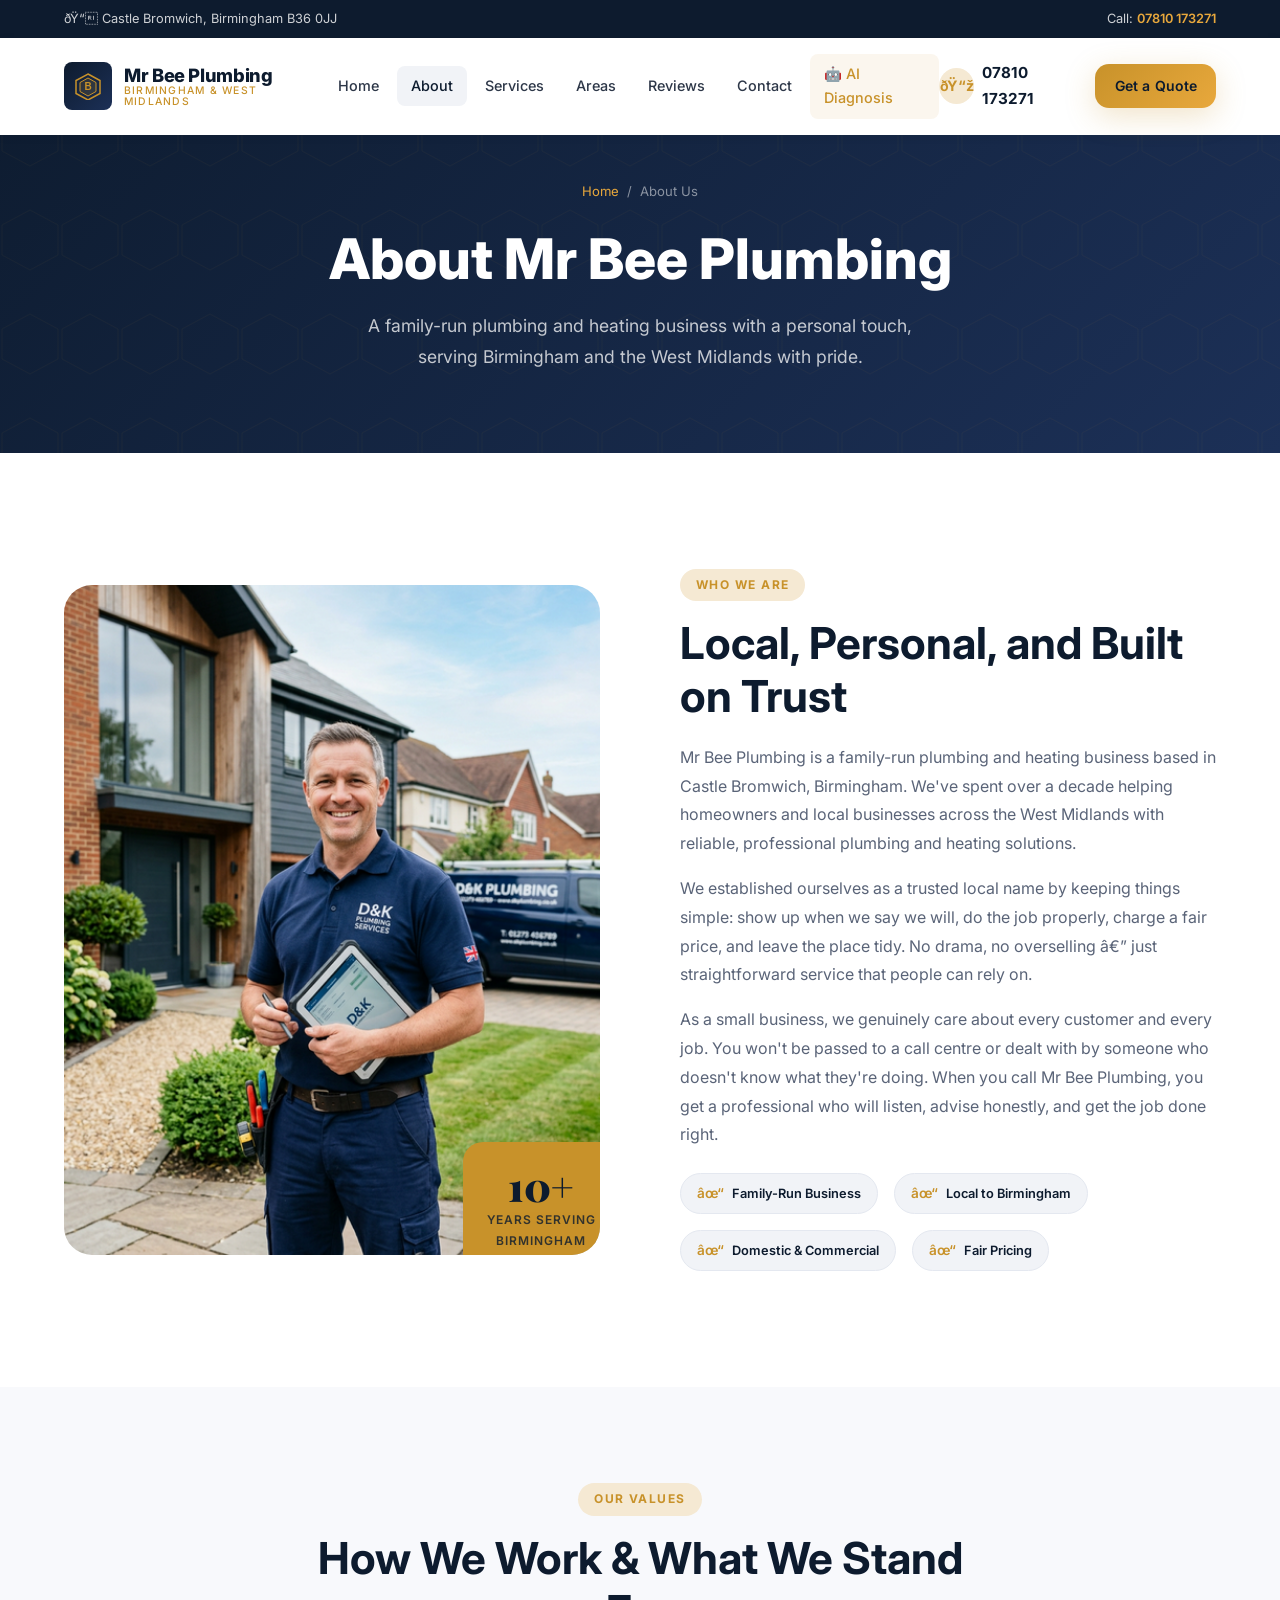
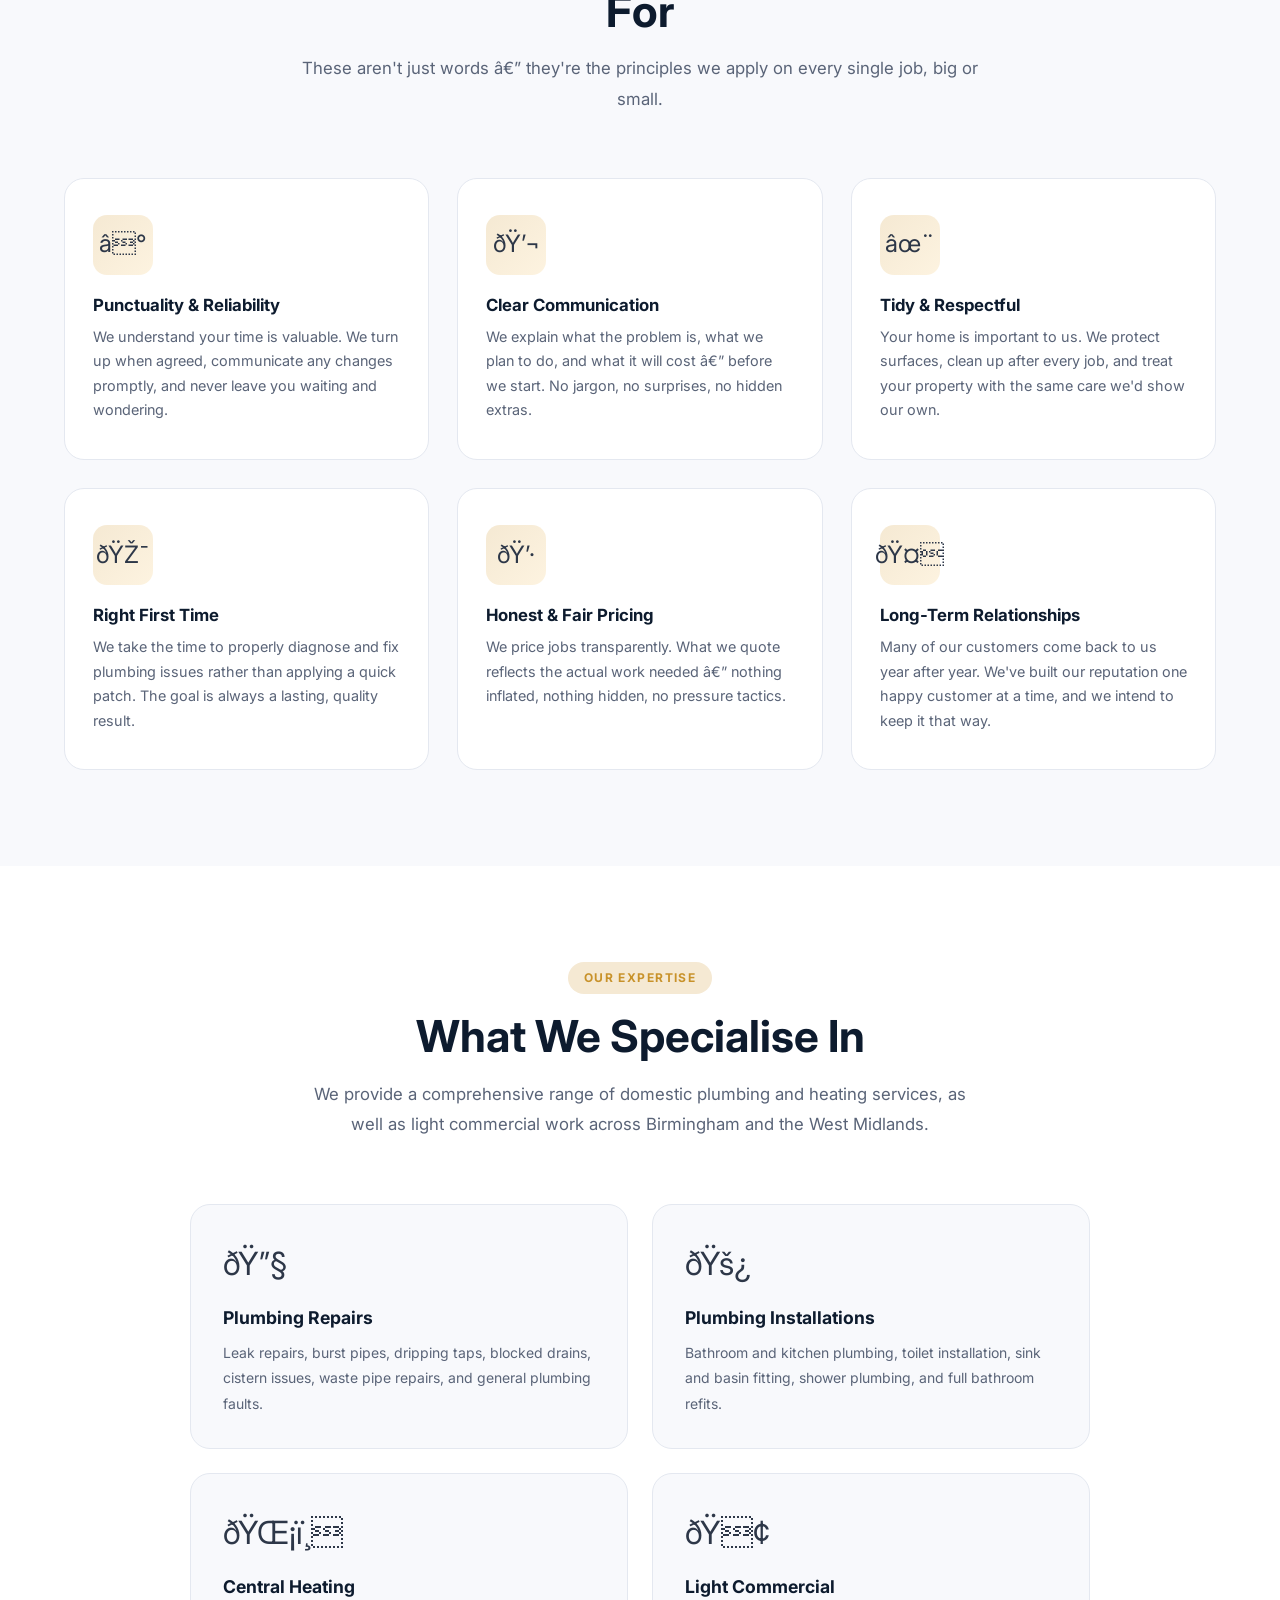
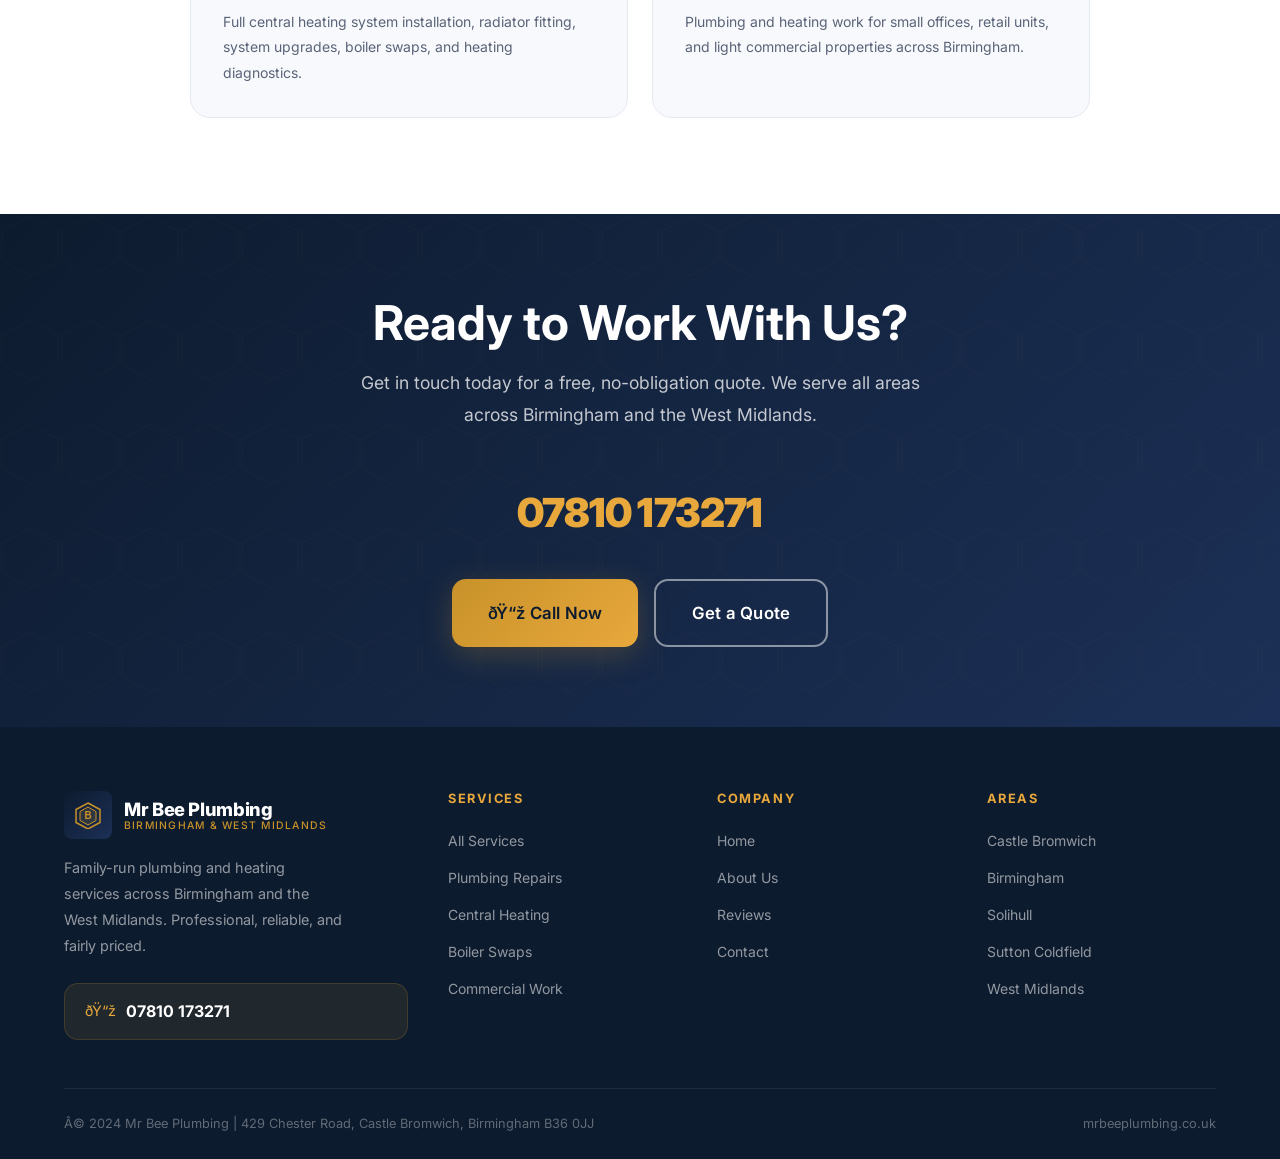
==== commit ea333c1c: "AI Tool Implementation" ====
--- a/about.html
+++ b/about.html
@@ -4,7 +4,7 @@
   <meta charset="UTF-8">
   <meta name="viewport" content="width=device-width, initial-scale=1.0">
   <title>About Mr Bee Plumbing | Family-Run Plumber in Birmingham</title>
-  <meta name="description" content="Learn about Mr Bee Plumbing — a trusted, family-run plumbing and heating business based in Castle Bromwich, Birmingham, serving the West Midlands with reliable, professional service.">
+  <meta name="description" content="Learn about Mr Bee Plumbing â€” a trusted, family-run plumbing and heating business based in Castle Bromwich, Birmingham, serving the West Midlands with reliable, professional service.">
   <meta name="keywords" content="about Mr Bee Plumbing, family plumber Birmingham, local plumber Castle Bromwich, West Midlands plumber">
   <link rel="preconnect" href="https://fonts.googleapis.com">
   <link rel="preconnect" href="https://fonts.gstatic.com" crossorigin>
@@ -19,7 +19,7 @@
 <header class="site-header" id="site-header">
   <div class="header-top">
     <div class="container">
-      <span>📍 Castle Bromwich, Birmingham B36 0JJ</span>
+      <span>ðŸ“ Castle Bromwich, Birmingham B36 0JJ</span>
       <span>Call: <a href="tel:07810173271">07810 173271</a></span>
     </div>
   </div>
@@ -41,10 +41,11 @@
         <a href="service-areas.html">Areas</a>
         <a href="reviews.html">Reviews</a>
         <a href="contact.html">Contact</a>
+        <a href="ai-diagnosis.html" style="color:var(--gold);background:rgba(200,146,42,0.08);">🤖 AI Diagnosis</a>
       </nav>
       <div class="nav-cta-group">
         <a href="tel:07810173271" class="nav-phone">
-          <div class="nav-phone-icon">📞</div>
+          <div class="nav-phone-icon">ðŸ“ž</div>
           <span>07810 173271</span>
         </a>
         <a href="contact.html" class="btn btn-primary btn-sm">Get a Quote</a>
@@ -55,14 +56,15 @@
 </header>
 
 <div class="mobile-menu" id="mobile-menu">
-  <button class="mobile-menu-close" id="mobile-menu-close">✕</button>
+  <button class="mobile-menu-close" id="mobile-menu-close">âœ•</button>
   <a href="index.html">Home</a>
   <a href="about.html">About</a>
   <a href="services.html">Services</a>
   <a href="service-areas.html">Areas</a>
   <a href="reviews.html">Reviews</a>
   <a href="contact.html">Contact</a>
-  <a href="tel:07810173271" class="mobile-menu-phone">📞 07810 173271</a>
+  <a href="ai-diagnosis.html" style="color:var(--gold-light) !important;">🤖 AI Diagnosis</a>
+  <a href="tel:07810173271" class="mobile-menu-phone">📞 07810 173271</a>ðŸ“ž 07810 173271</a>
 </div>
 
 <!-- PAGE HERO -->
@@ -95,13 +97,13 @@
         <div class="section-label">Who We Are</div>
         <h2>Local, Personal, and Built on Trust</h2>
         <p>Mr Bee Plumbing is a family-run plumbing and heating business based in Castle Bromwich, Birmingham. We've spent over a decade helping homeowners and local businesses across the West Midlands with reliable, professional plumbing and heating solutions.</p>
-        <p>We established ourselves as a trusted local name by keeping things simple: show up when we say we will, do the job properly, charge a fair price, and leave the place tidy. No drama, no overselling — just straightforward service that people can rely on.</p>
+        <p>We established ourselves as a trusted local name by keeping things simple: show up when we say we will, do the job properly, charge a fair price, and leave the place tidy. No drama, no overselling â€” just straightforward service that people can rely on.</p>
         <p>As a small business, we genuinely care about every customer and every job. You won't be passed to a call centre or dealt with by someone who doesn't know what they're doing. When you call Mr Bee Plumbing, you get a professional who will listen, advise honestly, and get the job done right.</p>
         <div class="trust-badges">
-          <span class="trust-badge"><span class="trust-badge-icon">✓</span> Family-Run Business</span>
-          <span class="trust-badge"><span class="trust-badge-icon">✓</span> Local to Birmingham</span>
-          <span class="trust-badge"><span class="trust-badge-icon">✓</span> Domestic & Commercial</span>
-          <span class="trust-badge"><span class="trust-badge-icon">✓</span> Fair Pricing</span>
+          <span class="trust-badge"><span class="trust-badge-icon">âœ“</span> Family-Run Business</span>
+          <span class="trust-badge"><span class="trust-badge-icon">âœ“</span> Local to Birmingham</span>
+          <span class="trust-badge"><span class="trust-badge-icon">âœ“</span> Domestic & Commercial</span>
+          <span class="trust-badge"><span class="trust-badge-icon">âœ“</span> Fair Pricing</span>
         </div>
       </div>
     </div>
@@ -114,36 +116,36 @@
     <div class="section-header fade-in">
       <div class="section-label">Our Values</div>
       <h2>How We Work &amp; What We Stand For</h2>
-      <p>These aren't just words — they're the principles we apply on every single job, big or small.</p>
+      <p>These aren't just words â€” they're the principles we apply on every single job, big or small.</p>
     </div>
     <div class="why-us-grid">
       <div class="why-card fade-in fade-in-delay-1">
-        <div class="why-icon">⏰</div>
+        <div class="why-icon">â°</div>
         <h3>Punctuality &amp; Reliability</h3>
         <p>We understand your time is valuable. We turn up when agreed, communicate any changes promptly, and never leave you waiting and wondering.</p>
       </div>
       <div class="why-card fade-in fade-in-delay-2">
-        <div class="why-icon">💬</div>
+        <div class="why-icon">ðŸ’¬</div>
         <h3>Clear Communication</h3>
-        <p>We explain what the problem is, what we plan to do, and what it will cost — before we start. No jargon, no surprises, no hidden extras.</p>
+        <p>We explain what the problem is, what we plan to do, and what it will cost â€” before we start. No jargon, no surprises, no hidden extras.</p>
       </div>
       <div class="why-card fade-in fade-in-delay-3">
-        <div class="why-icon">✨</div>
+        <div class="why-icon">âœ¨</div>
         <h3>Tidy &amp; Respectful</h3>
         <p>Your home is important to us. We protect surfaces, clean up after every job, and treat your property with the same care we'd show our own.</p>
       </div>
       <div class="why-card fade-in fade-in-delay-1">
-        <div class="why-icon">🎯</div>
+        <div class="why-icon">ðŸŽ¯</div>
         <h3>Right First Time</h3>
         <p>We take the time to properly diagnose and fix plumbing issues rather than applying a quick patch. The goal is always a lasting, quality result.</p>
       </div>
       <div class="why-card fade-in fade-in-delay-2">
-        <div class="why-icon">💷</div>
+        <div class="why-icon">ðŸ’·</div>
         <h3>Honest &amp; Fair Pricing</h3>
-        <p>We price jobs transparently. What we quote reflects the actual work needed — nothing inflated, nothing hidden, no pressure tactics.</p>
+        <p>We price jobs transparently. What we quote reflects the actual work needed â€” nothing inflated, nothing hidden, no pressure tactics.</p>
       </div>
       <div class="why-card fade-in fade-in-delay-3">
-        <div class="why-icon">🤝</div>
+        <div class="why-icon">ðŸ¤</div>
         <h3>Long-Term Relationships</h3>
         <p>Many of our customers come back to us year after year. We've built our reputation one happy customer at a time, and we intend to keep it that way.</p>
       </div>
@@ -162,22 +164,22 @@
 
     <div style="display:grid;grid-template-columns:repeat(2,1fr);gap:24px;max-width:900px;margin:0 auto;">
       <div style="background:var(--off-white);border-radius:var(--radius-lg);padding:32px;border:1px solid var(--gray-200);" class="fade-in fade-in-delay-1">
-        <div style="font-size:2rem;margin-bottom:16px;">🔧</div>
+        <div style="font-size:2rem;margin-bottom:16px;">ðŸ”§</div>
         <h3 style="font-size:1.1rem;margin-bottom:12px;">Plumbing Repairs</h3>
         <p style="font-size:0.875rem;">Leak repairs, burst pipes, dripping taps, blocked drains, cistern issues, waste pipe repairs, and general plumbing faults.</p>
       </div>
       <div style="background:var(--off-white);border-radius:var(--radius-lg);padding:32px;border:1px solid var(--gray-200);" class="fade-in fade-in-delay-2">
-        <div style="font-size:2rem;margin-bottom:16px;">🚿</div>
+        <div style="font-size:2rem;margin-bottom:16px;">ðŸš¿</div>
         <h3 style="font-size:1.1rem;margin-bottom:12px;">Plumbing Installations</h3>
         <p style="font-size:0.875rem;">Bathroom and kitchen plumbing, toilet installation, sink and basin fitting, shower plumbing, and full bathroom refits.</p>
       </div>
       <div style="background:var(--off-white);border-radius:var(--radius-lg);padding:32px;border:1px solid var(--gray-200);" class="fade-in fade-in-delay-1">
-        <div style="font-size:2rem;margin-bottom:16px;">🌡️</div>
+        <div style="font-size:2rem;margin-bottom:16px;">ðŸŒ¡ï¸</div>
         <h3 style="font-size:1.1rem;margin-bottom:12px;">Central Heating</h3>
         <p style="font-size:0.875rem;">Full central heating system installation, radiator fitting, system upgrades, boiler swaps, and heating diagnostics.</p>
       </div>
       <div style="background:var(--off-white);border-radius:var(--radius-lg);padding:32px;border:1px solid var(--gray-200);" class="fade-in fade-in-delay-2">
-        <div style="font-size:2rem;margin-bottom:16px;">🏢</div>
+        <div style="font-size:2rem;margin-bottom:16px;">ðŸ¢</div>
         <h3 style="font-size:1.1rem;margin-bottom:12px;">Light Commercial</h3>
         <p style="font-size:0.875rem;">Plumbing and heating work for small offices, retail units, and light commercial properties across Birmingham.</p>
       </div>
@@ -193,7 +195,7 @@
       <p>Get in touch today for a free, no-obligation quote. We serve all areas across Birmingham and the West Midlands.</p>
       <div class="cta-band-phone"><a href="tel:07810173271">07810 173271</a></div>
       <div class="cta-band-actions">
-        <a href="tel:07810173271" class="btn btn-primary btn-lg">📞 Call Now</a>
+        <a href="tel:07810173271" class="btn btn-primary btn-lg">ðŸ“ž Call Now</a>
         <a href="contact.html" class="btn btn-outline btn-lg">Get a Quote</a>
       </div>
     </div>
@@ -210,7 +212,7 @@
           <div class="logo-text"><span class="logo-name">Mr Bee Plumbing</span><span class="logo-tagline">Birmingham & West Midlands</span></div>
         </a>
         <p class="footer-tagline">Family-run plumbing and heating services across Birmingham and the West Midlands. Professional, reliable, and fairly priced.</p>
-        <a href="tel:07810173271" class="footer-phone"><span class="footer-phone-icon">📞</span><span class="footer-phone-num">07810 173271</span></a>
+        <a href="tel:07810173271" class="footer-phone"><span class="footer-phone-icon">ðŸ“ž</span><span class="footer-phone-num">07810 173271</span></a>
       </div>
       <div class="footer-col">
         <h4>Services</h4>
@@ -243,16 +245,17 @@
       </div>
     </div>
     <div class="footer-bottom">
-      <span>© 2024 Mr Bee Plumbing | 429 Chester Road, Castle Bromwich, Birmingham B36 0JJ</span>
+      <span>Â© 2024 Mr Bee Plumbing | 429 Chester Road, Castle Bromwich, Birmingham B36 0JJ</span>
       <span>mrbeeplumbing.co.uk</span>
     </div>
   </div>
 </footer>
 
 <div class="mobile-sticky-cta">
-  <a href="tel:07810173271" class="btn btn-primary">📞 Call 07810 173271</a>
+  <a href="tel:07810173271" class="btn btn-primary">ðŸ“ž Call 07810 173271</a>
 </div>
 
 <script src="assets/js/main.js"></script>
 </body>
 </html>
+
--- a/assets/css/styles.css
+++ b/assets/css/styles.css
@@ -1454,9 +1454,9 @@
   .hamburger { display: flex; }
 
   .hero-content { grid-template-columns: 1fr; gap: 32px; padding-top: 40px; }
-  /* Move the image above the text on mobile */
-  .hero-image-wrapper { order: -1; aspect-ratio: 4/3; max-height: 300px; }
-  .hero-text { order: 1; }
+  /* Hide the hero image on mobile for a cleaner layout */
+  .hero-image-wrapper { display: none; }
+  .hero-text { order: unset; }
   .hero .hero-ctas { flex-direction: column; }
 
   .trust-bar-inner { flex-direction: column; align-items: flex-start; }
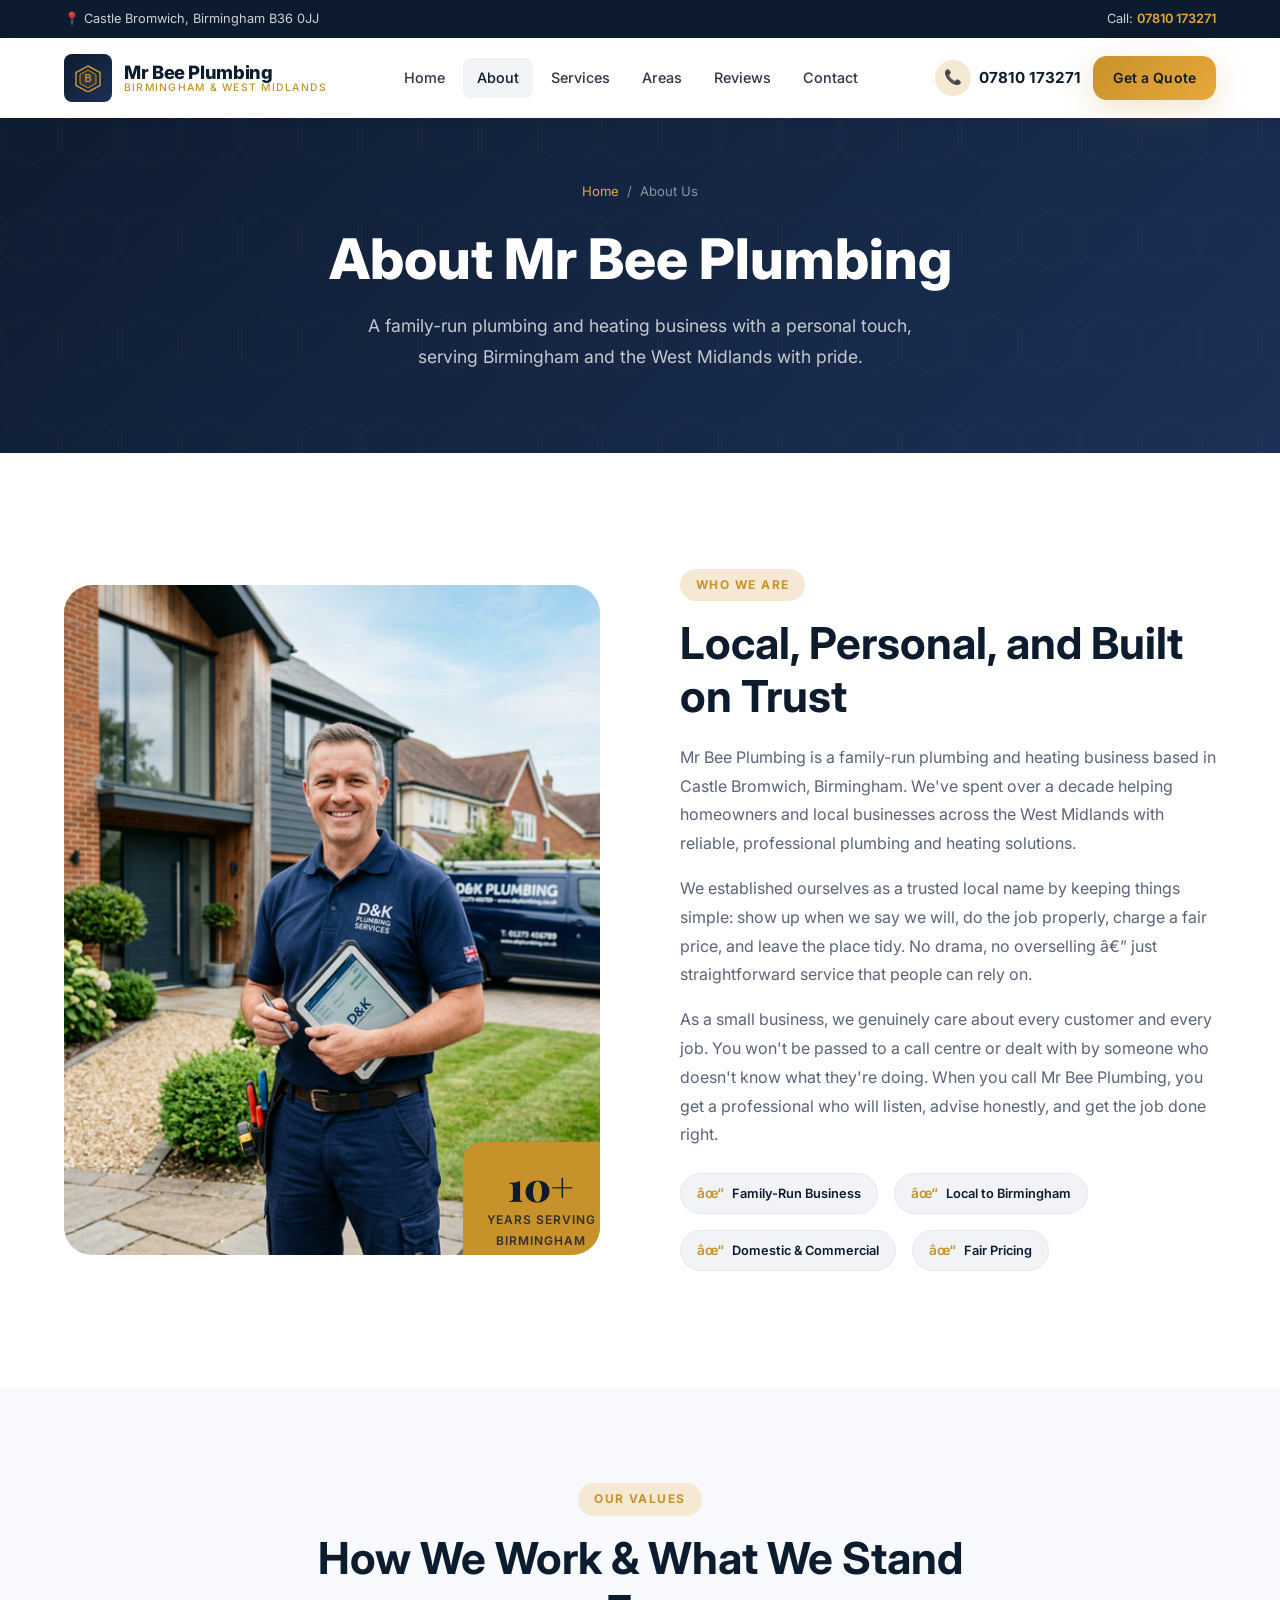
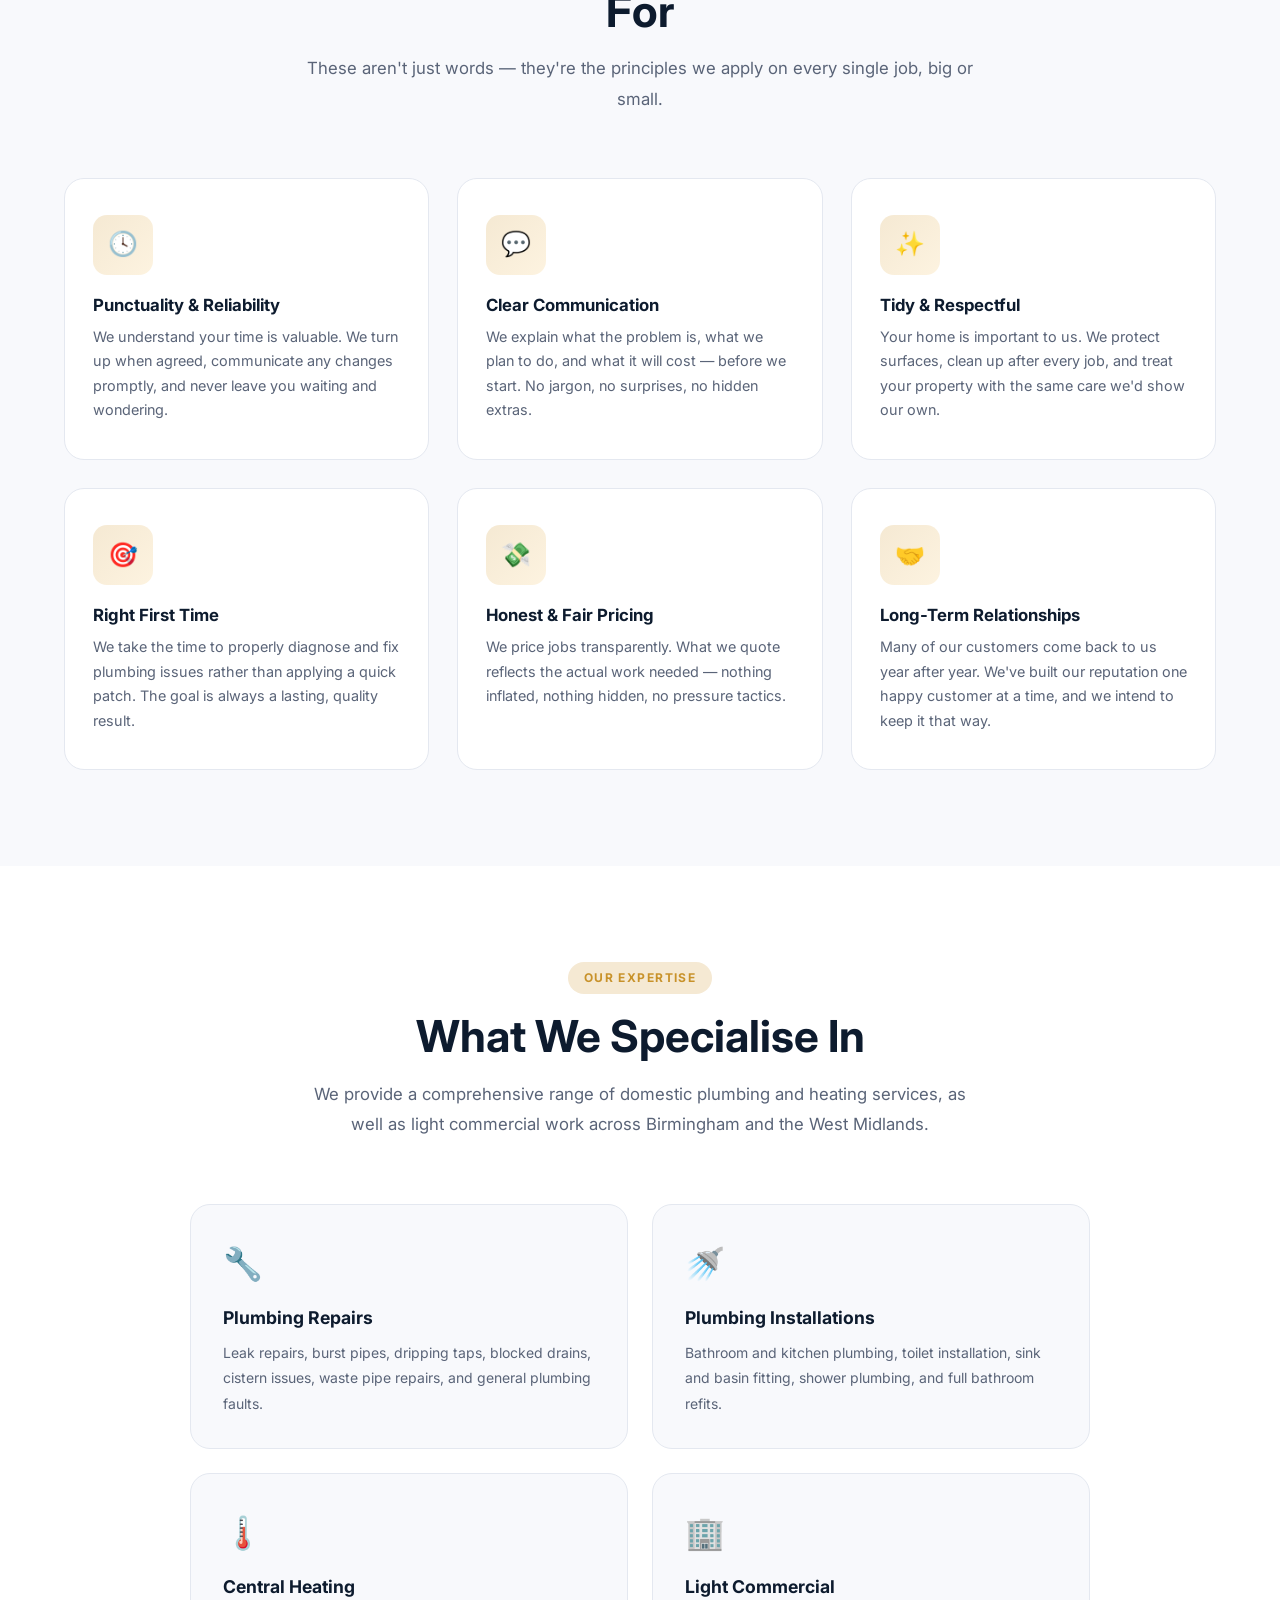
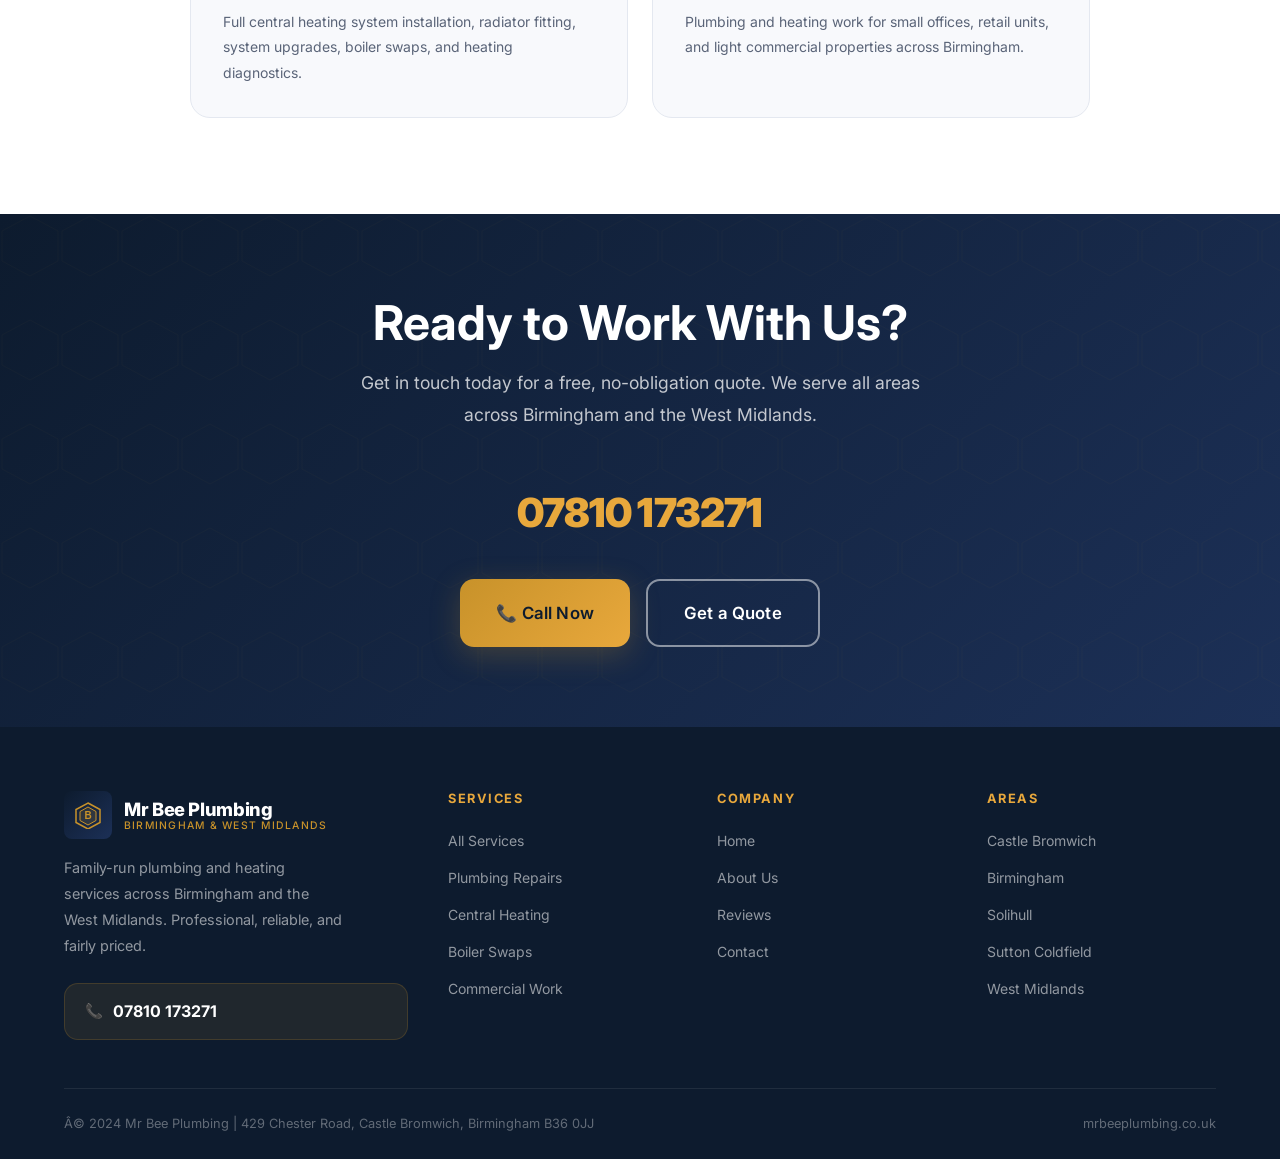
==== commit f4e40aa4: "Removed AI feature and fixed emojis" ====
--- a/about.html
+++ b/about.html
@@ -19,7 +19,7 @@
 <header class="site-header" id="site-header">
   <div class="header-top">
     <div class="container">
-      <span>ðŸ“ Castle Bromwich, Birmingham B36 0JJ</span>
+      <span>📍 Castle Bromwich, Birmingham B36 0JJ</span>
       <span>Call: <a href="tel:07810173271">07810 173271</a></span>
     </div>
   </div>
@@ -41,11 +41,10 @@
         <a href="service-areas.html">Areas</a>
         <a href="reviews.html">Reviews</a>
         <a href="contact.html">Contact</a>
-        <a href="ai-diagnosis.html" style="color:var(--gold);background:rgba(200,146,42,0.08);">🤖 AI Diagnosis</a>
       </nav>
       <div class="nav-cta-group">
         <a href="tel:07810173271" class="nav-phone">
-          <div class="nav-phone-icon">ðŸ“ž</div>
+          <div class="nav-phone-icon">📞</div>
           <span>07810 173271</span>
         </a>
         <a href="contact.html" class="btn btn-primary btn-sm">Get a Quote</a>
@@ -56,15 +55,15 @@
 </header>
 
 <div class="mobile-menu" id="mobile-menu">
-  <button class="mobile-menu-close" id="mobile-menu-close">âœ•</button>
+  <button class="mobile-menu-close" id="mobile-menu-close">✕</button>
   <a href="index.html">Home</a>
-  <a href="about.html">About</a>
+  <a href="about.html" class="active">About</a>
   <a href="services.html">Services</a>
   <a href="service-areas.html">Areas</a>
   <a href="reviews.html">Reviews</a>
   <a href="contact.html">Contact</a>
-  <a href="ai-diagnosis.html" style="color:var(--gold-light) !important;">🤖 AI Diagnosis</a>
-  <a href="tel:07810173271" class="mobile-menu-phone">📞 07810 173271</a>ðŸ“ž 07810 173271</a>
+  <a href="tel:07810173271" class="mobile-menu-phone">📞 07810 173271</a>
+</div>
 </div>
 
 <!-- PAGE HERO -->
@@ -116,36 +115,36 @@
     <div class="section-header fade-in">
       <div class="section-label">Our Values</div>
       <h2>How We Work &amp; What We Stand For</h2>
-      <p>These aren't just words â€” they're the principles we apply on every single job, big or small.</p>
+      <p>These aren't just words — they're the principles we apply on every single job, big or small.</p>
     </div>
     <div class="why-us-grid">
       <div class="why-card fade-in fade-in-delay-1">
-        <div class="why-icon">â°</div>
+        <div class="why-icon">🕓</div>
         <h3>Punctuality &amp; Reliability</h3>
         <p>We understand your time is valuable. We turn up when agreed, communicate any changes promptly, and never leave you waiting and wondering.</p>
       </div>
       <div class="why-card fade-in fade-in-delay-2">
-        <div class="why-icon">ðŸ’¬</div>
+        <div class="why-icon">💬</div>
         <h3>Clear Communication</h3>
-        <p>We explain what the problem is, what we plan to do, and what it will cost â€” before we start. No jargon, no surprises, no hidden extras.</p>
+        <p>We explain what the problem is, what we plan to do, and what it will cost — before we start. No jargon, no surprises, no hidden extras.</p>
       </div>
       <div class="why-card fade-in fade-in-delay-3">
-        <div class="why-icon">âœ¨</div>
+        <div class="why-icon">✨</div>
         <h3>Tidy &amp; Respectful</h3>
         <p>Your home is important to us. We protect surfaces, clean up after every job, and treat your property with the same care we'd show our own.</p>
       </div>
       <div class="why-card fade-in fade-in-delay-1">
-        <div class="why-icon">ðŸŽ¯</div>
+        <div class="why-icon">🎯</div>
         <h3>Right First Time</h3>
         <p>We take the time to properly diagnose and fix plumbing issues rather than applying a quick patch. The goal is always a lasting, quality result.</p>
       </div>
       <div class="why-card fade-in fade-in-delay-2">
-        <div class="why-icon">ðŸ’·</div>
+        <div class="why-icon">💸</div>
         <h3>Honest &amp; Fair Pricing</h3>
-        <p>We price jobs transparently. What we quote reflects the actual work needed â€” nothing inflated, nothing hidden, no pressure tactics.</p>
+        <p>We price jobs transparently. What we quote reflects the actual work needed — nothing inflated, nothing hidden, no pressure tactics.</p>
       </div>
       <div class="why-card fade-in fade-in-delay-3">
-        <div class="why-icon">ðŸ¤</div>
+        <div class="why-icon">🤝</div>
         <h3>Long-Term Relationships</h3>
         <p>Many of our customers come back to us year after year. We've built our reputation one happy customer at a time, and we intend to keep it that way.</p>
       </div>
@@ -164,22 +163,22 @@
 
     <div style="display:grid;grid-template-columns:repeat(2,1fr);gap:24px;max-width:900px;margin:0 auto;">
       <div style="background:var(--off-white);border-radius:var(--radius-lg);padding:32px;border:1px solid var(--gray-200);" class="fade-in fade-in-delay-1">
-        <div style="font-size:2rem;margin-bottom:16px;">ðŸ”§</div>
+        <div style="font-size:2rem;margin-bottom:16px;">🔧</div>
         <h3 style="font-size:1.1rem;margin-bottom:12px;">Plumbing Repairs</h3>
         <p style="font-size:0.875rem;">Leak repairs, burst pipes, dripping taps, blocked drains, cistern issues, waste pipe repairs, and general plumbing faults.</p>
       </div>
       <div style="background:var(--off-white);border-radius:var(--radius-lg);padding:32px;border:1px solid var(--gray-200);" class="fade-in fade-in-delay-2">
-        <div style="font-size:2rem;margin-bottom:16px;">ðŸš¿</div>
+        <div style="font-size:2rem;margin-bottom:16px;">🚿</div>
         <h3 style="font-size:1.1rem;margin-bottom:12px;">Plumbing Installations</h3>
         <p style="font-size:0.875rem;">Bathroom and kitchen plumbing, toilet installation, sink and basin fitting, shower plumbing, and full bathroom refits.</p>
       </div>
       <div style="background:var(--off-white);border-radius:var(--radius-lg);padding:32px;border:1px solid var(--gray-200);" class="fade-in fade-in-delay-1">
-        <div style="font-size:2rem;margin-bottom:16px;">ðŸŒ¡ï¸</div>
+        <div style="font-size:2rem;margin-bottom:16px;">🌡️</div>
         <h3 style="font-size:1.1rem;margin-bottom:12px;">Central Heating</h3>
         <p style="font-size:0.875rem;">Full central heating system installation, radiator fitting, system upgrades, boiler swaps, and heating diagnostics.</p>
       </div>
       <div style="background:var(--off-white);border-radius:var(--radius-lg);padding:32px;border:1px solid var(--gray-200);" class="fade-in fade-in-delay-2">
-        <div style="font-size:2rem;margin-bottom:16px;">ðŸ¢</div>
+        <div style="font-size:2rem;margin-bottom:16px;">🏢</div>
         <h3 style="font-size:1.1rem;margin-bottom:12px;">Light Commercial</h3>
         <p style="font-size:0.875rem;">Plumbing and heating work for small offices, retail units, and light commercial properties across Birmingham.</p>
       </div>
@@ -195,7 +194,7 @@
       <p>Get in touch today for a free, no-obligation quote. We serve all areas across Birmingham and the West Midlands.</p>
       <div class="cta-band-phone"><a href="tel:07810173271">07810 173271</a></div>
       <div class="cta-band-actions">
-        <a href="tel:07810173271" class="btn btn-primary btn-lg">ðŸ“ž Call Now</a>
+        <a href="tel:07810173271" class="btn btn-primary btn-lg">📞 Call Now</a>
         <a href="contact.html" class="btn btn-outline btn-lg">Get a Quote</a>
       </div>
     </div>
@@ -212,7 +211,7 @@
           <div class="logo-text"><span class="logo-name">Mr Bee Plumbing</span><span class="logo-tagline">Birmingham & West Midlands</span></div>
         </a>
         <p class="footer-tagline">Family-run plumbing and heating services across Birmingham and the West Midlands. Professional, reliable, and fairly priced.</p>
-        <a href="tel:07810173271" class="footer-phone"><span class="footer-phone-icon">ðŸ“ž</span><span class="footer-phone-num">07810 173271</span></a>
+        <a href="tel:07810173271" class="footer-phone"><span class="footer-phone-icon">📞</span><span class="footer-phone-num">07810 173271</span></a>
       </div>
       <div class="footer-col">
         <h4>Services</h4>
@@ -228,7 +227,7 @@
         <h4>Company</h4>
         <ul class="footer-links">
           <li><a href="index.html">Home</a></li>
-          <li><a href="about.html">About Us</a></li>
+          <li><a href="about.html" class="active">About Us</a></li>
           <li><a href="reviews.html">Reviews</a></li>
           <li><a href="contact.html">Contact</a></li>
         </ul>
@@ -252,7 +251,7 @@
 </footer>
 
 <div class="mobile-sticky-cta">
-  <a href="tel:07810173271" class="btn btn-primary">ðŸ“ž Call 07810 173271</a>
+  <a href="tel:07810173271" class="btn btn-primary">📞 Call 07810 173271</a>
 </div>
 
 <script src="assets/js/main.js"></script>
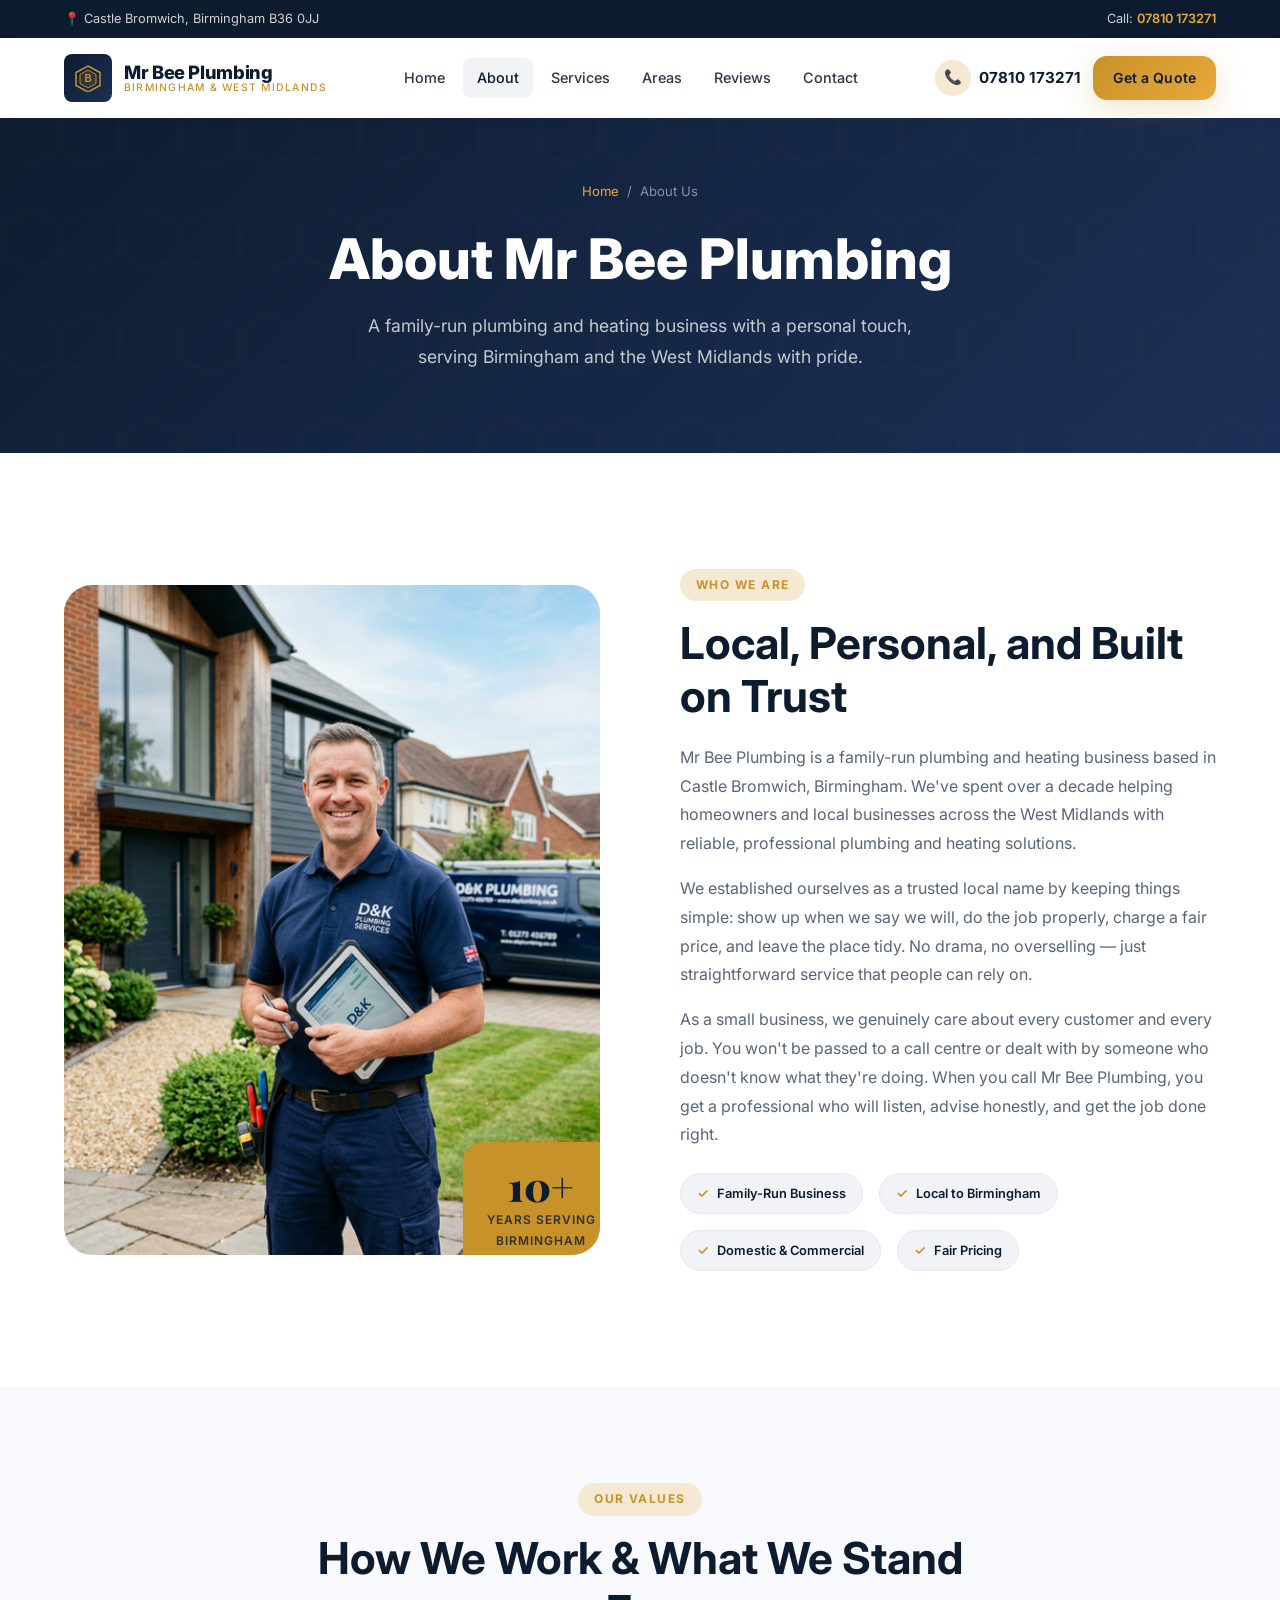
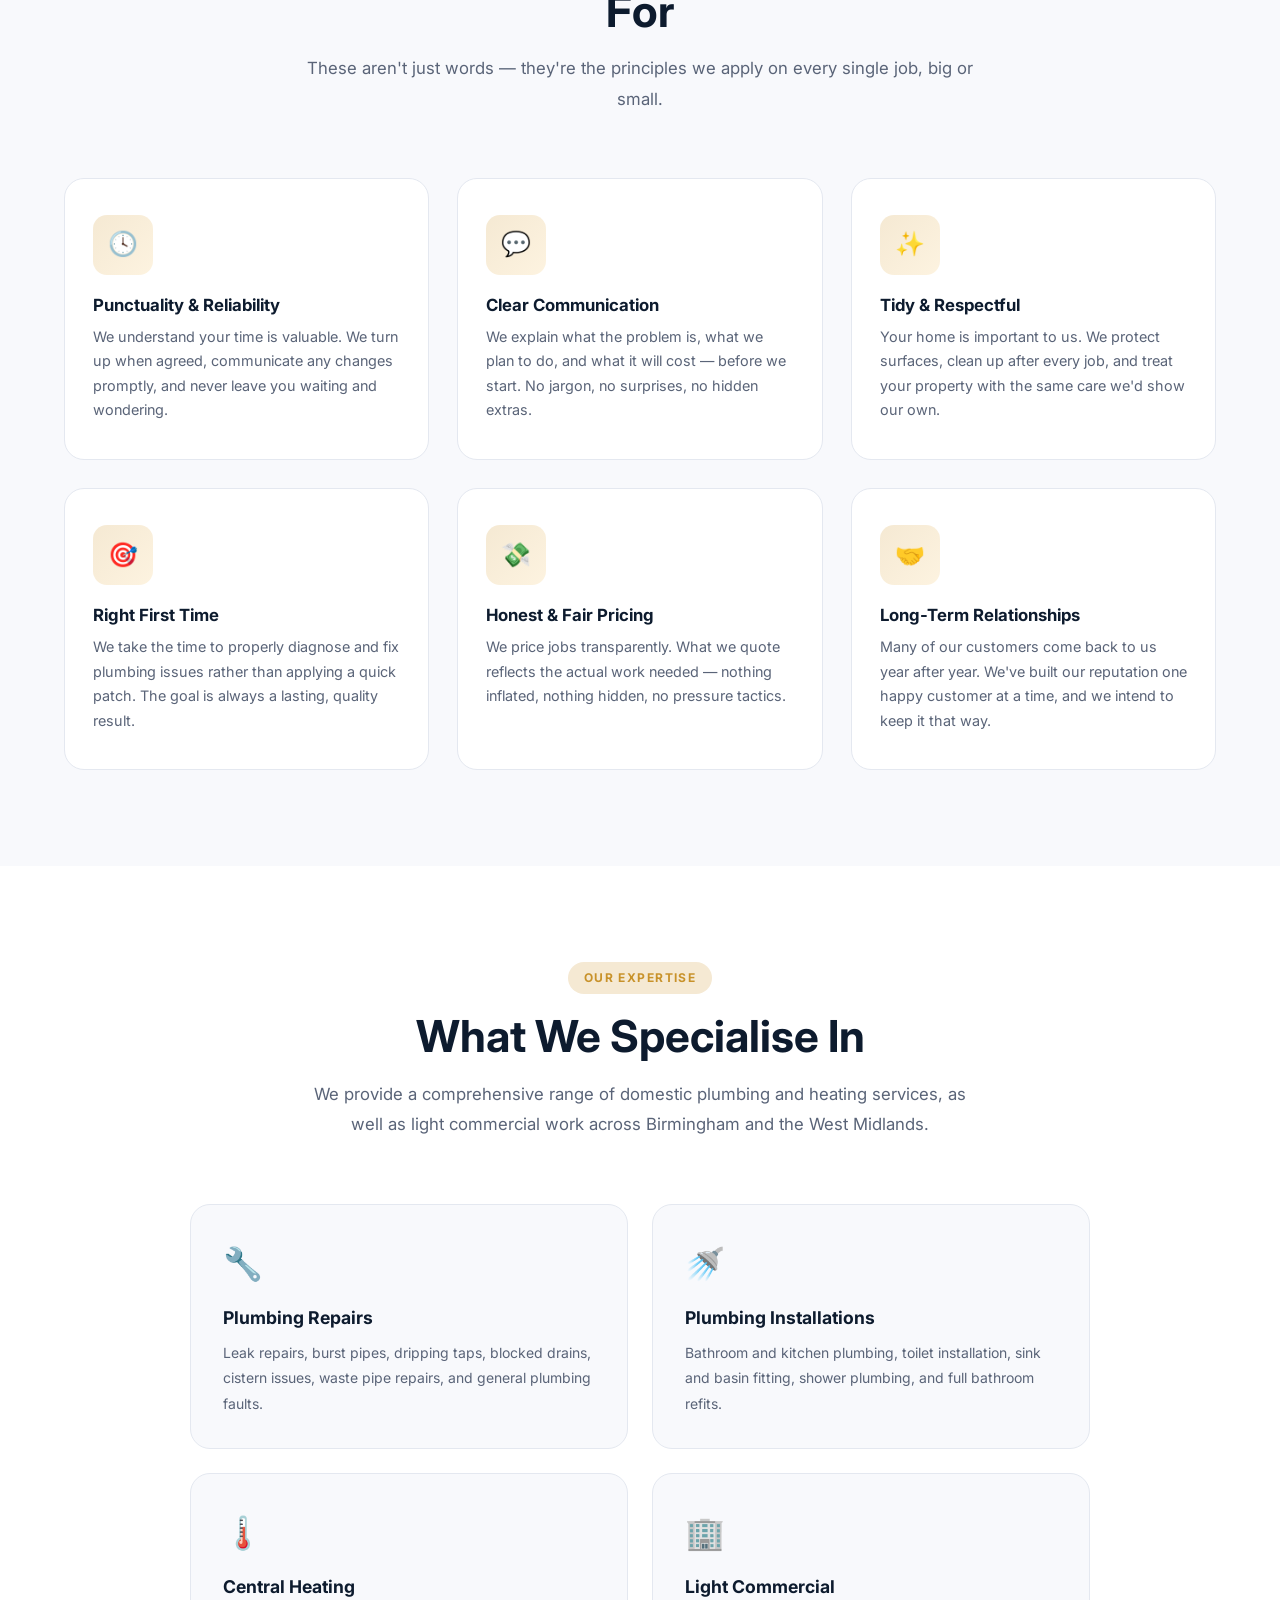
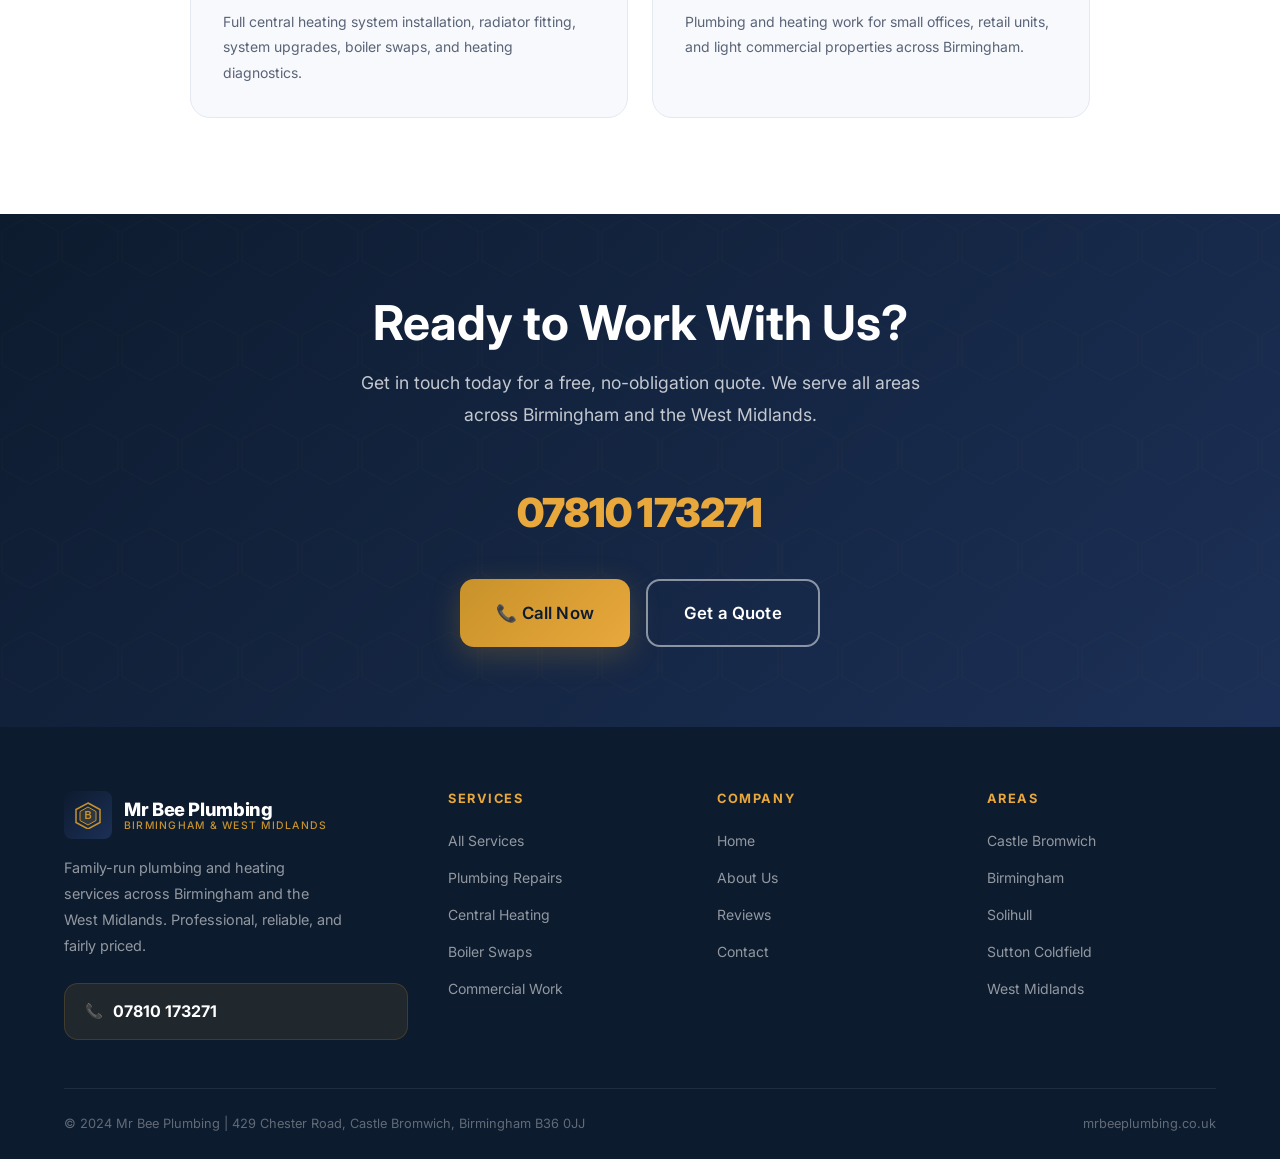
==== commit 774546b6: "changes" ====
--- a/about.html
+++ b/about.html
@@ -4,7 +4,7 @@
   <meta charset="UTF-8">
   <meta name="viewport" content="width=device-width, initial-scale=1.0">
   <title>About Mr Bee Plumbing | Family-Run Plumber in Birmingham</title>
-  <meta name="description" content="Learn about Mr Bee Plumbing â€” a trusted, family-run plumbing and heating business based in Castle Bromwich, Birmingham, serving the West Midlands with reliable, professional service.">
+  <meta name="description" content="Learn about Mr Bee Plumbing — a trusted, family-run plumbing and heating business based in Castle Bromwich, Birmingham, serving the West Midlands with reliable, professional service.">
   <meta name="keywords" content="about Mr Bee Plumbing, family plumber Birmingham, local plumber Castle Bromwich, West Midlands plumber">
   <link rel="preconnect" href="https://fonts.googleapis.com">
   <link rel="preconnect" href="https://fonts.gstatic.com" crossorigin>
@@ -64,7 +64,6 @@
   <a href="contact.html">Contact</a>
   <a href="tel:07810173271" class="mobile-menu-phone">📞 07810 173271</a>
 </div>
-</div>
 
 <!-- PAGE HERO -->
 <section class="page-hero">
@@ -96,13 +95,13 @@
         <div class="section-label">Who We Are</div>
         <h2>Local, Personal, and Built on Trust</h2>
         <p>Mr Bee Plumbing is a family-run plumbing and heating business based in Castle Bromwich, Birmingham. We've spent over a decade helping homeowners and local businesses across the West Midlands with reliable, professional plumbing and heating solutions.</p>
-        <p>We established ourselves as a trusted local name by keeping things simple: show up when we say we will, do the job properly, charge a fair price, and leave the place tidy. No drama, no overselling â€” just straightforward service that people can rely on.</p>
+        <p>We established ourselves as a trusted local name by keeping things simple: show up when we say we will, do the job properly, charge a fair price, and leave the place tidy. No drama, no overselling — just straightforward service that people can rely on.</p>
         <p>As a small business, we genuinely care about every customer and every job. You won't be passed to a call centre or dealt with by someone who doesn't know what they're doing. When you call Mr Bee Plumbing, you get a professional who will listen, advise honestly, and get the job done right.</p>
         <div class="trust-badges">
-          <span class="trust-badge"><span class="trust-badge-icon">âœ“</span> Family-Run Business</span>
-          <span class="trust-badge"><span class="trust-badge-icon">âœ“</span> Local to Birmingham</span>
-          <span class="trust-badge"><span class="trust-badge-icon">âœ“</span> Domestic & Commercial</span>
-          <span class="trust-badge"><span class="trust-badge-icon">âœ“</span> Fair Pricing</span>
+          <span class="trust-badge"><span class="trust-badge-icon">✓</span> Family-Run Business</span>
+          <span class="trust-badge"><span class="trust-badge-icon">✓</span> Local to Birmingham</span>
+          <span class="trust-badge"><span class="trust-badge-icon">✓</span> Domestic & Commercial</span>
+          <span class="trust-badge"><span class="trust-badge-icon">✓</span> Fair Pricing</span>
         </div>
       </div>
     </div>
@@ -244,7 +243,7 @@
       </div>
     </div>
     <div class="footer-bottom">
-      <span>Â© 2024 Mr Bee Plumbing | 429 Chester Road, Castle Bromwich, Birmingham B36 0JJ</span>
+      <span>© 2024 Mr Bee Plumbing | 429 Chester Road, Castle Bromwich, Birmingham B36 0JJ</span>
       <span>mrbeeplumbing.co.uk</span>
     </div>
   </div>
@@ -257,4 +256,3 @@
 <script src="assets/js/main.js"></script>
 </body>
 </html>
-
